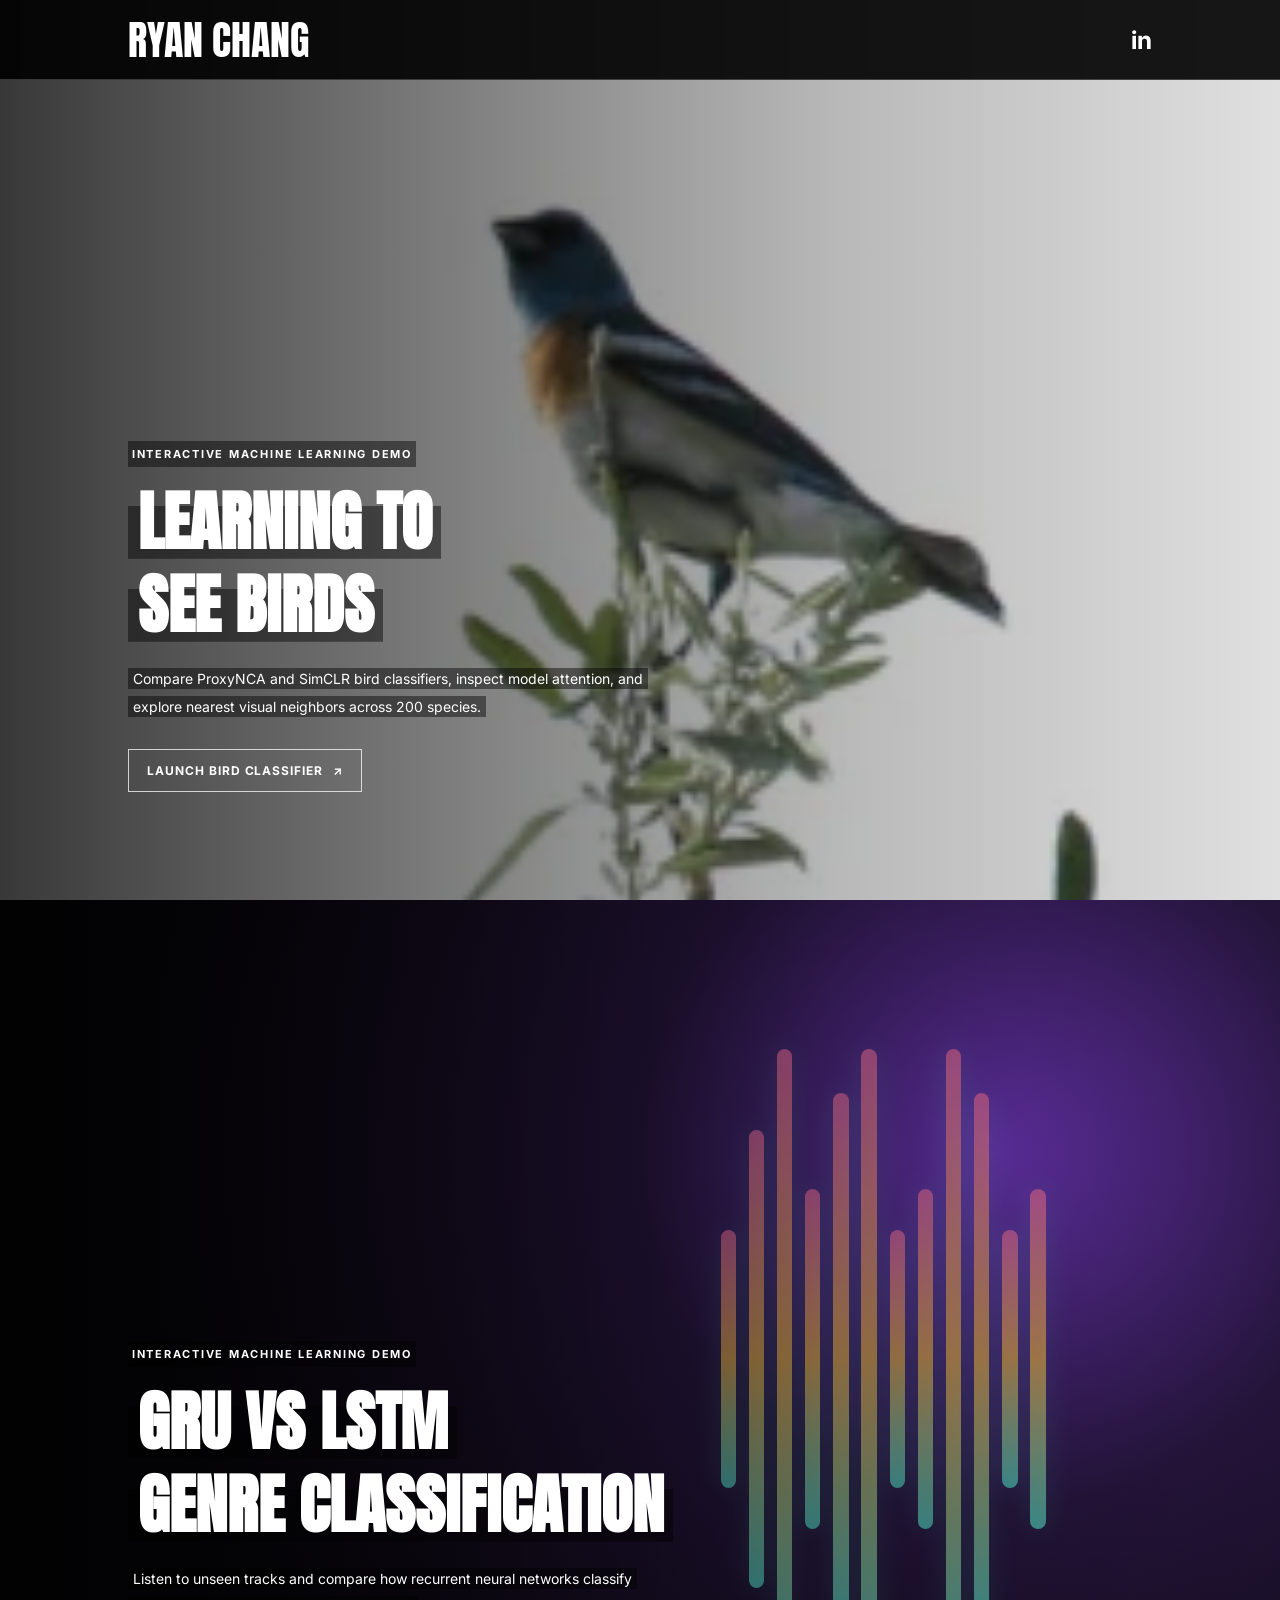
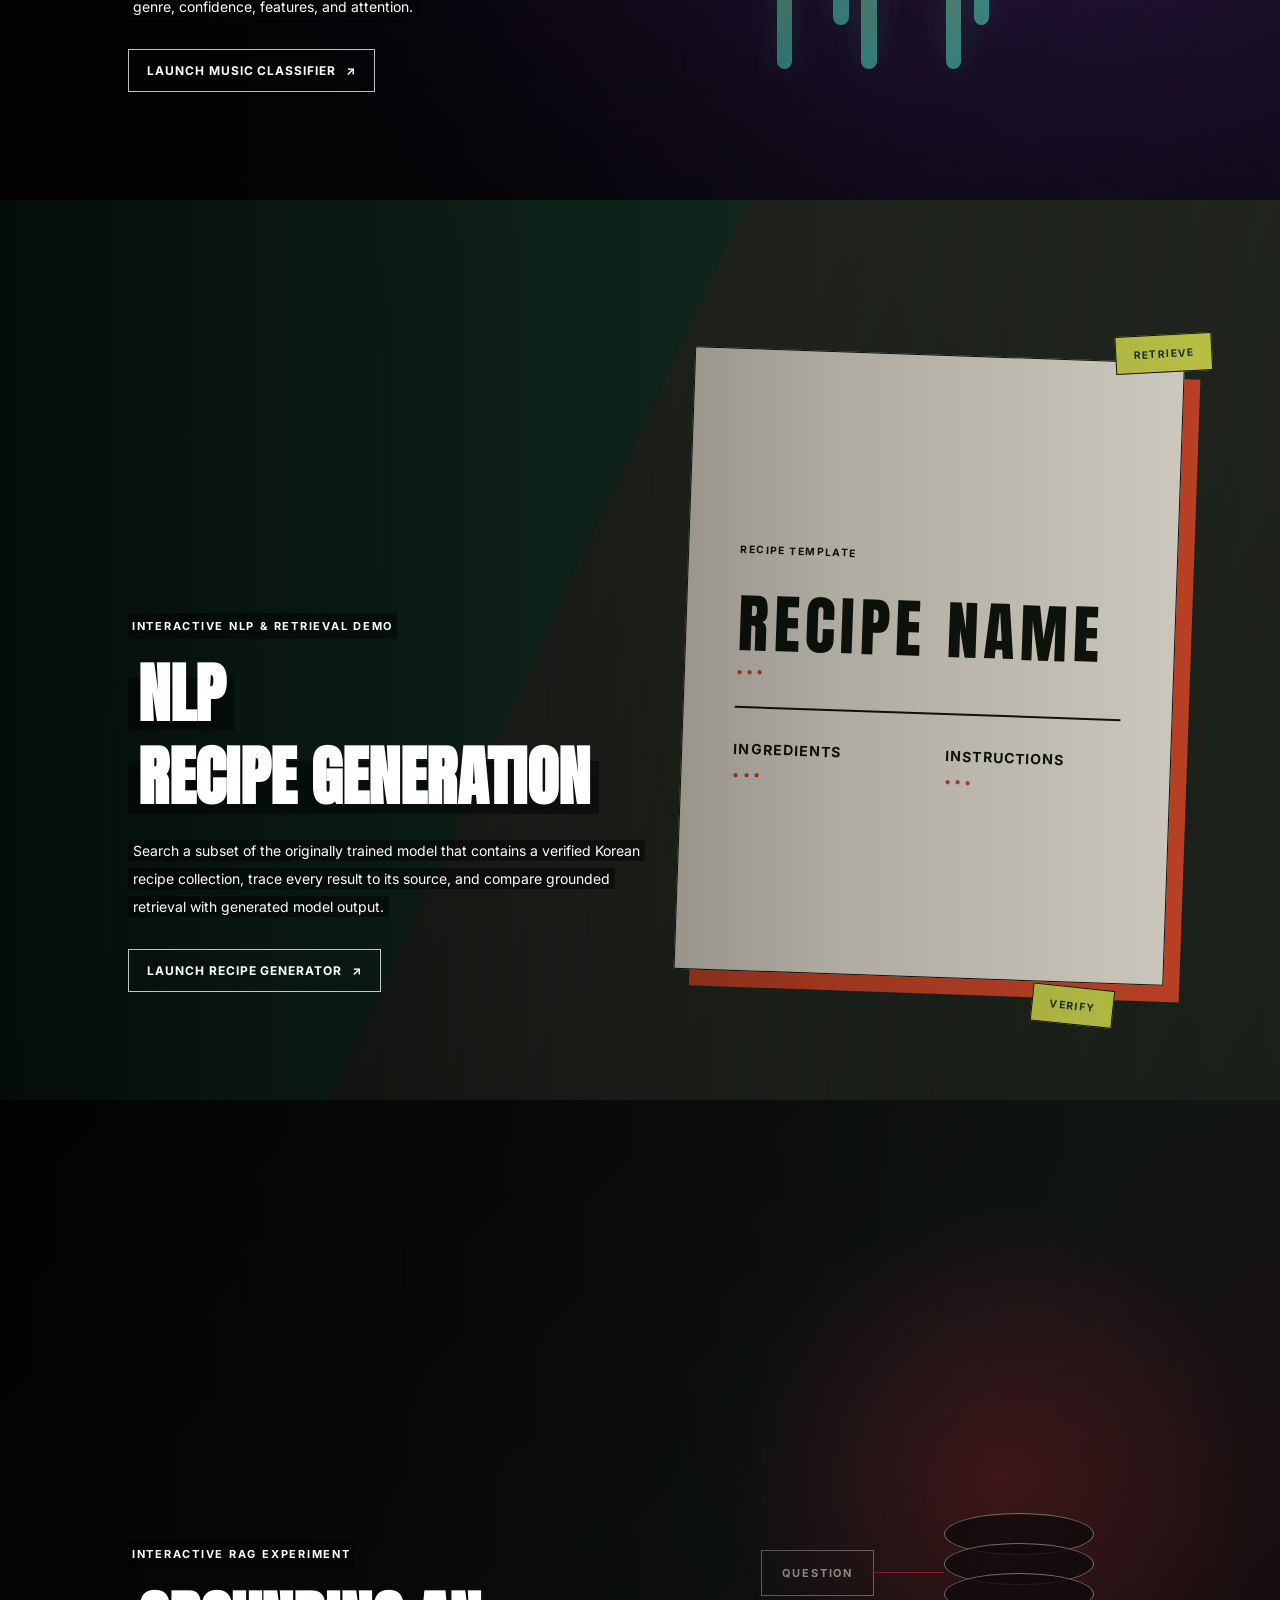
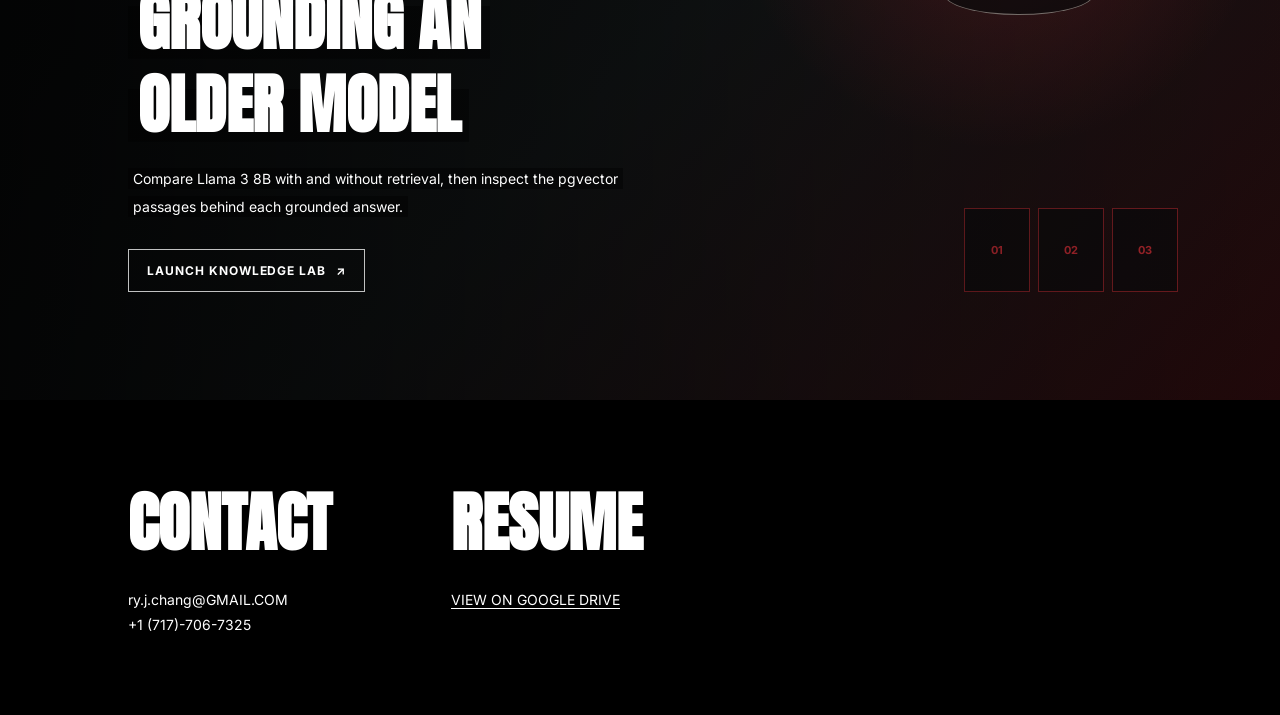
==== index.html @ 0ab43384 "Use generic recipe template artwork" ====
<!doctype html>
<html lang="en">
<head>
  <meta charset="UTF-8" />
  <meta name="viewport" content="width=device-width, initial-scale=1.0"/>
  <title>Ryan Chang</title>

  <!-- FONTS -->
  
  <link href="https://fonts.googleapis.com/css2?family=Anton&family=Inter:wght@400;500;700&display=swap" rel="stylesheet">
  <link rel="stylesheet" href="style.css" />
</head>

<body>

  <!-- HEADER -->
  <header>
    <div class="logo">RYAN CHANG</div>
    <a class="linkedin" href="https://www.linkedin.com/in/ryan-chang-2545071b7/" target="_blank">in</a>
  </header>

  <!-- PROJECTS -->
  <!--
    OWNER-ONLY PUBLISH SETTINGS
    Change a value to "false" to remove that project from the portfolio homepage.
    GitHub Pages is a static host, so this does not restrict access to a demo's direct URL.
  -->
  <main
    data-show-bird="true"
    data-show-music="true"
    data-show-recipe="true"
    data-show-rag="true"
  >

    <!-- INTERACTIVE DEMO: BIRD CLASSIFICATION -->
    <section class="project demo-project" data-project="bird">
      <img class="bg-media" src="Bird%20Classification%20demo/site/assets/queries/sample-01.webp" alt="A bird photograph from the classification demo">
      <div class="overlay demo-overlay"></div>
      <div class="caption">
        <p class="project-label">INTERACTIVE MACHINE LEARNING DEMO</p>
        <h1>LEARNING TO<br>SEE BIRDS</h1>
        <div class="description-wrap">
          <p>Compare ProxyNCA and SimCLR bird classifiers, inspect model attention, and explore nearest visual neighbors across 200 species.</p>
        </div>
        <a class="demo-link" href="Bird%20Classification%20demo/site/index.html">LAUNCH BIRD CLASSIFIER <span aria-hidden="true">&#8599;</span></a>
      </div>
    </section>

    <!-- INTERACTIVE DEMO: MUSIC CLASSIFICATION -->
    <section class="project demo-project music-project" data-project="music">
      <div class="music-visual" aria-hidden="true">
        <span></span><span></span><span></span><span></span><span></span><span></span><span></span><span></span><span></span><span></span><span></span><span></span>
      </div>
      <div class="overlay demo-overlay"></div>
      <div class="caption">
        <p class="project-label">INTERACTIVE MACHINE LEARNING DEMO</p>
        <h1>GRU VS LSTM<br>GENRE CLASSIFICATION</h1>
        <div class="description-wrap">
          <p>Listen to unseen tracks and compare how recurrent neural networks classify genre, confidence, features, and attention.</p>
        </div>
        <a class="demo-link" href="Music%20Classification%20demo/index.html">LAUNCH MUSIC CLASSIFIER <span aria-hidden="true">&#8599;</span></a>
      </div>
    </section>

    <!-- INTERACTIVE DEMO: GROUNDED KOREAN RECIPES -->
    <section class="project demo-project recipe-project" data-project="recipe">
      <div class="recipe-visual" aria-hidden="true">
        <div class="recipe-index-card">
          <span class="recipe-kicker">RECIPE TEMPLATE</span>
          <div class="recipe-template-section recipe-name-section">
            <strong>RECIPE NAME</strong>
            <span>...</span>
          </div>
          <div class="recipe-rule"></div>
          <div class="recipe-template-grid">
            <div class="recipe-template-section">
              <strong>INGREDIENTS</strong>
              <span>...</span>
            </div>
            <div class="recipe-template-section">
              <strong>INSTRUCTIONS</strong>
              <span>...</span>
            </div>
          </div>
        </div>
        <div class="recipe-tag recipe-tag-one">RETRIEVE</div>
        <div class="recipe-tag recipe-tag-two">VERIFY</div>
      </div>
      <div class="overlay demo-overlay"></div>
      <div class="caption">
        <p class="project-label">INTERACTIVE NLP &amp; RETRIEVAL DEMO</p>
        <h1>NLP<br>Recipe Generation</h1>
        <div class="description-wrap">
          <p>Search a subset of the originally trained model that contains a verified Korean recipe collection, trace every result to its source, and compare grounded retrieval with generated model output.</p>
        </div>
        <a class="demo-link" href="korean-recipe-generator-demo/index.html">LAUNCH RECIPE GENERATOR <span aria-hidden="true">&#8599;</span></a>
      </div>
    </section>

    <!-- INTERACTIVE DEMO: RETRIEVAL-AUGMENTED GENERATION -->
    <section class="project demo-project rag-project" data-project="rag">
      <div class="rag-visual" aria-hidden="true">
        <div class="rag-query">QUESTION</div>
        <div class="rag-flow"></div>
        <div class="rag-database"><span></span><span></span><span></span></div>
        <div class="rag-passages"><span>01</span><span>02</span><span>03</span></div>
      </div>
      <div class="overlay demo-overlay"></div>
      <div class="caption">
        <p class="project-label">INTERACTIVE RAG EXPERIMENT</p>
        <h1>GROUNDING AN<br>OLDER MODEL</h1>
        <div class="description-wrap">
          <p>Compare Llama 3 8B with and without retrieval, then inspect the pgvector passages behind each grounded answer.</p>
        </div>
        <a class="demo-link" href="Rag%20DB%20demo/index.html">LAUNCH KNOWLEDGE LAB <span aria-hidden="true">&#8599;</span></a>
      </div>
    </section>

<!-- FOOTER -->
<section class="footer">
  <div class="footer-content">

    <div class="footer-column">
      <h2>CONTACT</h2>
      <p>ry.j.chang@GMAIL.COM</p>
      <p>+1 (717)-706-7325</p>
    </div>

    <div class="footer-column">
      <h2>RESUME</h2>
      <a href="https://docs.google.com/document/d/1E9NR41mgetqxCOdDIc16mQbNvnKa75Ie1Vn9Jpw_4LY/edit?usp=sharing" target="_blank">
        VIEW ON GOOGLE DRIVE
      </a>
    </div>

  </div>
</section>
    
  </main>

</body>
</html>
---- style.css ----
* {
  margin: 0;
  padding: 0;
  box-sizing: border-box;
}

/* SETTINGS */
:root {
  --side-space: 10%;
  --highlight-opacity: 0.45;
}

html {
  scroll-snap-type: y proximity;
  scroll-behavior: smooth;
}

body {
  background: black;
  color: white;
  font-family: "Inter", sans-serif;
}

/* HEADER */
header {
  position: fixed;
  top: 0;
  width: 100%;
  height: 80px;

  display: flex;
  justify-content: space-between;
  align-items: center;

  padding-left: var(--side-space);
  padding-right: var(--side-space);

  z-index: 100;

  background: rgba(0,0,0,0.9);
  border-bottom: 1px solid rgba(255,255,255,0.2);
}

/* FULL NAME HEADER */
.logo {
  font-family: "Anton", sans-serif;
  font-size: 40px;
}

/* LINKEDIN ICON */
.linkedin {
  text-decoration: none;
  color: white;
  font-weight: bold;
  font-size: 25px; 
}

/* PROJECT */
.project {
  position: relative;
  height: 100vh;
  width: 100%;
  overflow: hidden;
  scroll-snap-align: start;
}

/* Owner-controlled project publishing (configured on <main> in index.html). */
main[data-show-bird="false"] [data-project="bird"],
main[data-show-music="false"] [data-project="music"],
main[data-show-recipe="false"] [data-project="recipe"],
main[data-show-rag="false"] [data-project="rag"] {
  display: none;
}

/* MEDIA (VIDEO + GIF) */
.bg-media {
  position: absolute;
  top: 0;
  left: 0;

  width: 100%;
  height: 100%;

  object-fit: cover;
  object-position: center;

  display: block;
  z-index: 0;
}

/* OVERLAY */
.overlay {
  position: absolute;
  inset: 0;
  background: rgba(0,0,0,0.25);
  z-index: 1;
}

/* TEXT */
.caption {
  position: absolute;
  left: var(--side-space);
  bottom: 12%;
  max-width: 560px;
  z-index: 2;
}

/* TITLE */
.caption h1 {
  display: inline;
  font-family: "Anton", sans-serif;
  font-size: clamp(38px, 5vw, 72px);
  /*line horizontal spacing 1.3*/
  line-height: 1.3;
  text-transform: uppercase;

  background-image: linear-gradient(
    rgba(0,0,0,var(--highlight-opacity)),
    rgba(0,0,0,var(--highlight-opacity))
  );
  background-repeat: no-repeat;

  background-size: 100% 55%;   /* height of highlight */
  background-position: 0 75%;  /* vertical position */

  padding: 0 0.15em;

  box-decoration-break: clone;
  -webkit-box-decoration-break: clone;
}

/* DESCRIPTION */
.caption p {
  display: inline;

  font-size: 14px;
  line-height: 2.0;

  background: rgba(0,0,0,var(--highlight-opacity));
  padding: 0.15em 0.35em;

  box-decoration-break: clone;
  -webkit-box-decoration-break: clone;
}

.description-wrap {
  max-width: 520px;
  margin-top: 18px;
}

/* INTERACTIVE DEMOS */
.demo-project .caption { max-width: 760px; }
.demo-project .bg-media { filter: saturate(0.85); }
.demo-overlay { background: linear-gradient(90deg, rgba(0,0,0,0.78) 0%, rgba(0,0,0,0.28) 65%, rgba(0,0,0,0.12) 100%); }

.project-label {
  display: block !important;
  width: fit-content;
  margin-bottom: 14px;
  font-size: 11px !important;
  font-weight: 700;
  letter-spacing: 0.16em;
}

.demo-link {
  display: inline-flex;
  align-items: center;
  gap: 10px;
  margin-top: 28px;
  padding: 13px 18px;
  border: 1px solid rgba(255,255,255,0.75);
  color: white;
  font-size: 12px;
  font-weight: 700;
  letter-spacing: 0.08em;
  text-decoration: none;
  transition: background 180ms ease, color 180ms ease, transform 180ms ease;
}

.demo-link:hover,
.demo-link:focus-visible {
  background: white;
  color: black;
  transform: translateY(-2px);
}

.music-project { background: radial-gradient(circle at 78% 28%, #7037bd 0%, #291742 30%, #09070d 72%); }

.music-visual {
  position: absolute;
  inset: 10% 7% 8% 45%;
  z-index: 0;
  display: flex;
  align-items: center;
  justify-content: center;
  gap: clamp(7px, 1vw, 18px);
  opacity: 0.72;
}

.music-visual span {
  width: clamp(8px, 1.2vw, 20px);
  height: var(--bar-height, 35%);
  border-radius: 999px;
  background: linear-gradient(to top, #56e1d1, #f5bd4f, #f070a5);
  box-shadow: 0 0 28px rgba(86,225,209,0.24);
}

.music-visual span:nth-child(2n) { --bar-height: 62%; }
.music-visual span:nth-child(3n) { --bar-height: 84%; }
.music-visual span:nth-child(4n) { --bar-height: 46%; }
.music-visual span:nth-child(5n) { --bar-height: 72%; }

.recipe-project {
  background:
    linear-gradient(115deg, rgba(23,59,45,0.98) 0%, rgba(23,59,45,0.94) 44%, rgba(242,236,223,0.12) 44.1%, rgba(242,236,223,0.06) 100%),
    #111710;
}

.recipe-visual {
  position: absolute;
  inset: 14% 7% 9% 50%;
  z-index: 0;
  color: #111710;
  transform: rotate(2deg);
}

.recipe-index-card {
  position: absolute;
  inset: 4% 3% 6% 8%;
  display: flex;
  flex-direction: column;
  justify-content: center;
  padding: clamp(28px, 4vw, 68px);
  background: #f2ecdf;
  border: 1px solid #111710;
  box-shadow: 16px 16px 0 #d94b2b;
}

.recipe-kicker,
.recipe-tag {
  font-size: clamp(8px, 0.8vw, 12px);
  font-weight: 700;
  letter-spacing: 0.14em;
}

.recipe-name-section {
  margin-top: clamp(20px, 3vw, 42px);
}

.recipe-template-section.recipe-name-section strong {
  font-family: "Anton", sans-serif;
  font-size: clamp(36px, 5vw, 78px);
  font-weight: 400;
  line-height: 0.95;
}

.recipe-template-section {
  display: flex;
  flex-direction: column;
  gap: 3px;
}

.recipe-template-section strong {
  font-size: clamp(10px, 1.1vw, 16px);
  letter-spacing: 0.08em;
}

.recipe-template-section span {
  color: #d94b2b;
  font-size: clamp(18px, 2vw, 30px);
  font-weight: 700;
  line-height: 0.65;
  letter-spacing: 0.12em;
}

.recipe-rule {
  width: 100%;
  height: 2px;
  margin: clamp(18px, 2.5vw, 32px) 0;
  background: #111710;
}

.recipe-template-grid {
  display: grid;
  grid-template-columns: 1fr 1fr;
  gap: clamp(20px, 3vw, 48px);
}

.recipe-tag {
  position: absolute;
  padding: 12px 17px;
  color: #173b2d;
  background: #d6df51;
  border: 1px solid #111710;
  transform: rotate(-5deg);
}

.recipe-tag-one { top: 0; right: -2%; }
.recipe-tag-two { right: 12%; bottom: 0; transform: rotate(4deg); }

.rag-project { background: radial-gradient(circle at 78% 42%, rgba(209,46,54,.3), transparent 24%), linear-gradient(135deg, #090b0c 0%, #141819 55%, #25090b 100%); }
.rag-visual { position:absolute; inset:17% 8% 12% 50%; display:grid; grid-template-columns:1fr 70px 1fr; align-items:center; color:#e7e2d8; font-family:"Inter",sans-serif; opacity:.82; }
.rag-query { justify-self:end; padding:15px 20px; border:1px solid rgba(231,226,216,.65); font-size:11px; font-weight:700; letter-spacing:.16em; }
.rag-flow { height:1px; background:#d12e36; box-shadow:0 0 12px rgba(209,46,54,.8); }
.rag-database { position:relative; width:150px; height:120px; }
.rag-database span { position:absolute; left:0; width:150px; height:42px; border:1px solid rgba(231,226,216,.7); border-radius:50%; background:rgba(10,12,13,.8); }
.rag-database span:nth-child(1) { top:0; }
.rag-database span:nth-child(2) { top:30px; }
.rag-database span:nth-child(3) { top:60px; }
.rag-passages { position:absolute; right:0; bottom:0; display:flex; gap:8px; }
.rag-passages span { display:grid; place-items:center; width:66px; height:84px; border:1px solid rgba(209,46,54,.65); background:rgba(9,11,12,.75); color:#d12e36; font-size:11px; font-weight:700; }

/* MOBILE */
@media (max-width: 700px) {
  :root {
    --side-space: 6%;
  }

  .caption {
    bottom: 10%;
    max-width: none;
  }

  .caption h1 {
    font-size: clamp(34px, 12vw, 58px);
  }

  .caption p {
    font-size: 13px;
    max-width: 100%;
  }

  .music-visual {
    inset: 6% -10% 30% 28%;
    opacity: 0.45;
  }

  .recipe-visual {
    inset: 10% -10% 38% 30%;
    opacity: 0.42;
  }

  .recipe-index-card {
    box-shadow: 9px 9px 0 #d94b2b;
  }

  .rag-visual { inset:12% -8% 34% 28%; opacity:.38; }
}

/* FOOTER */
.footer {
  height: 35vh;
  background: black;

  display: flex;
  align-items: center;

  padding-left: var(--side-space);
  padding-right: var(--side-space);

  scroll-snap-align: start;
}

.footer-content {
  display: flex;
  gap: 120px;
}

.footer-column h2 {
  font-family: "Anton", sans-serif;
  font-size: 64px;
  margin-bottom: 20px;
}

.footer-column p,
.footer-column a {
  font-size: 14px;
  color: white;
  text-decoration: none;
  display: block;
  margin-bottom: 8px;
}

.footer-column a {
  border-bottom: 1px solid white;
  width: fit-content;
}
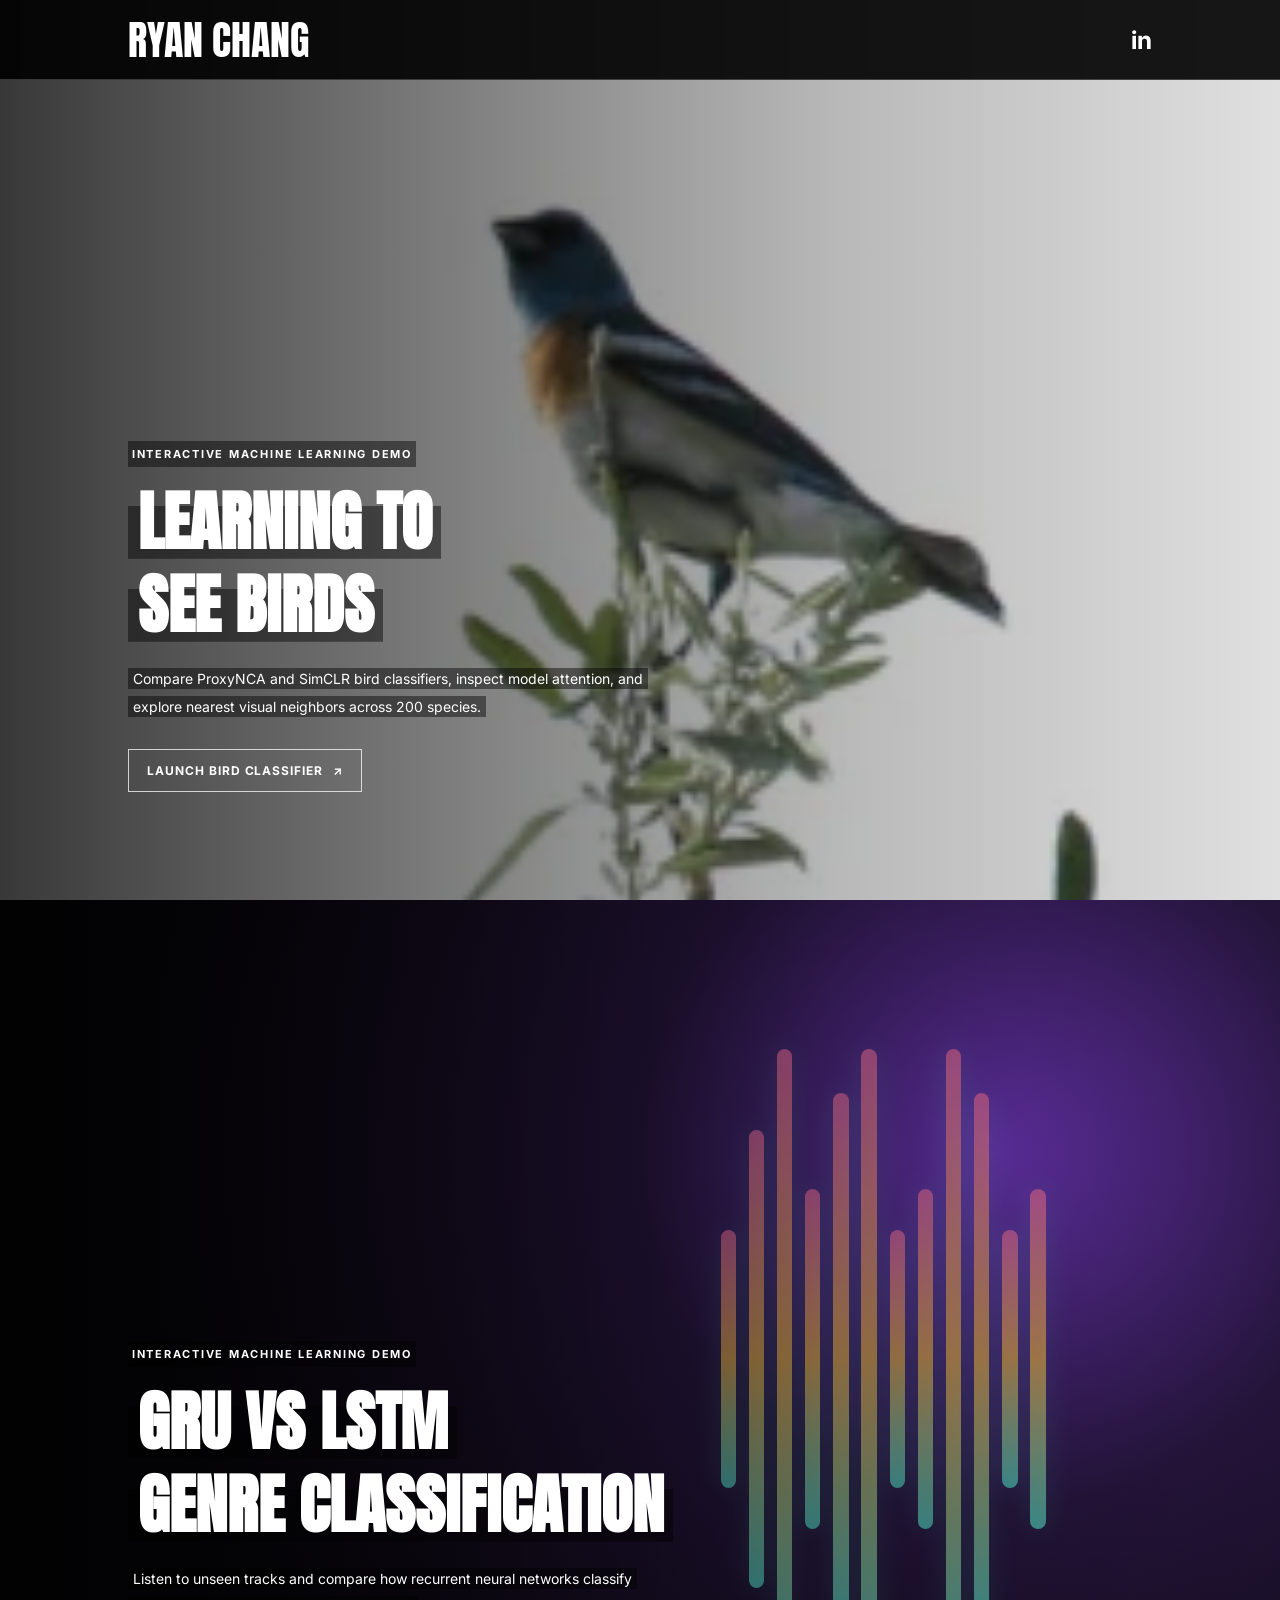
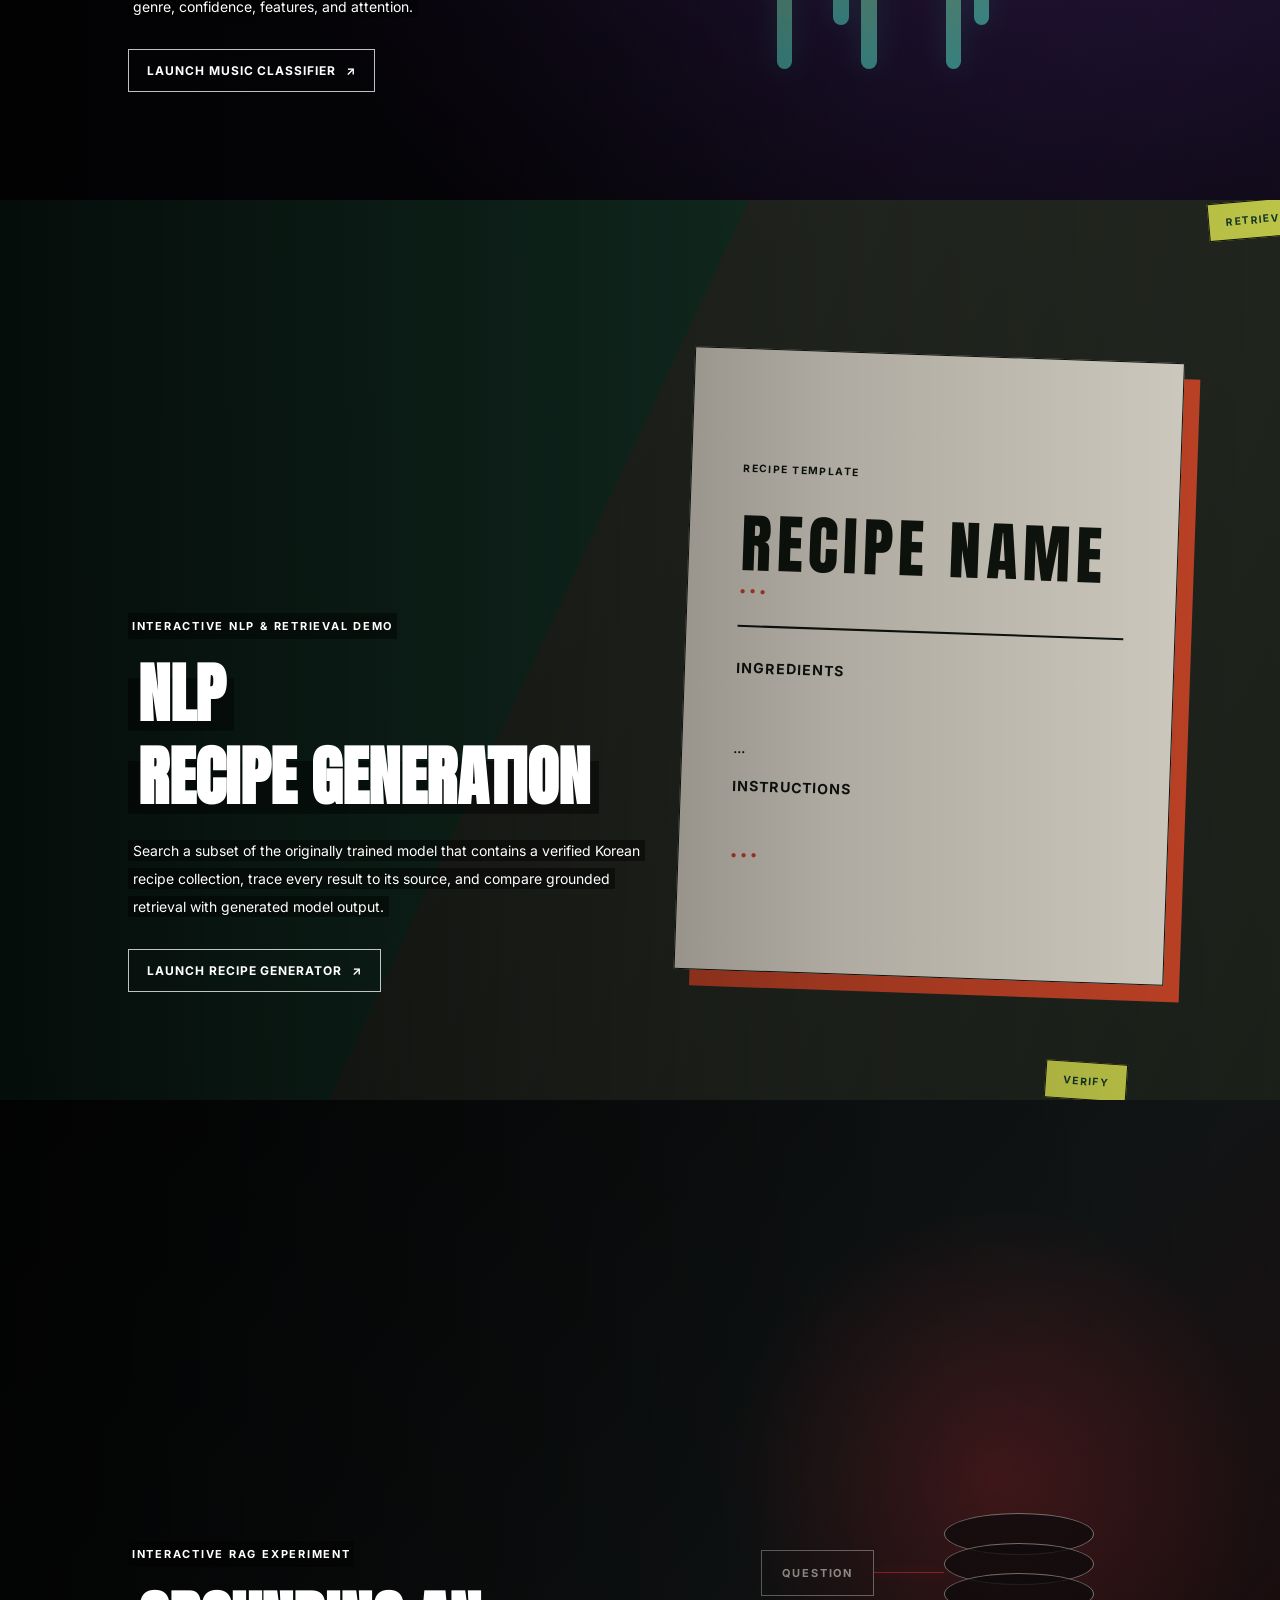
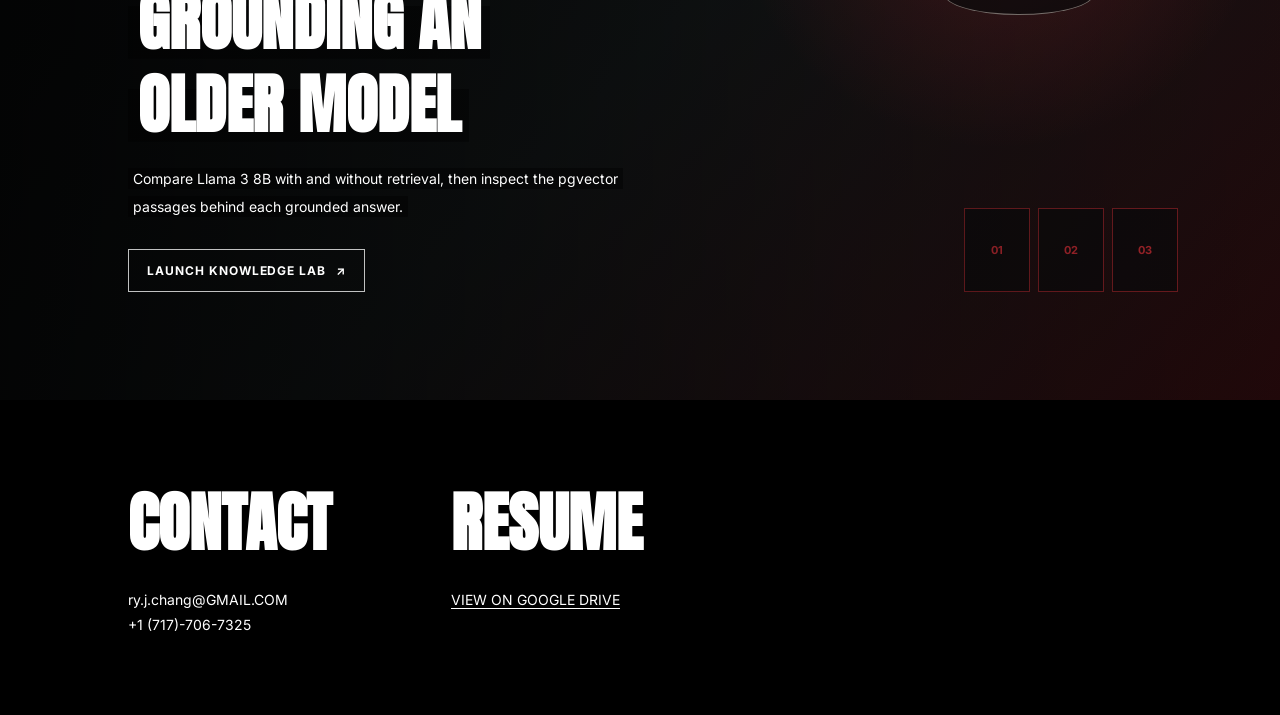
==== commit 77535dd3: "spacing changes" ====
--- a/index.html
+++ b/index.html
@@ -74,11 +74,15 @@
           <div class="recipe-rule"></div>
           <div class="recipe-template-grid">
             <div class="recipe-template-section">
-              <strong>INGREDIENTS</strong>
+              <strong>INGREDIENTS</strong></div></br></br>
               <span>...</span>
+              </br>
+              </br>
             </div>
             <div class="recipe-template-section">
               <strong>INSTRUCTIONS</strong>
+              </br>
+              </br>
               <span>...</span>
             </div>
           </div>
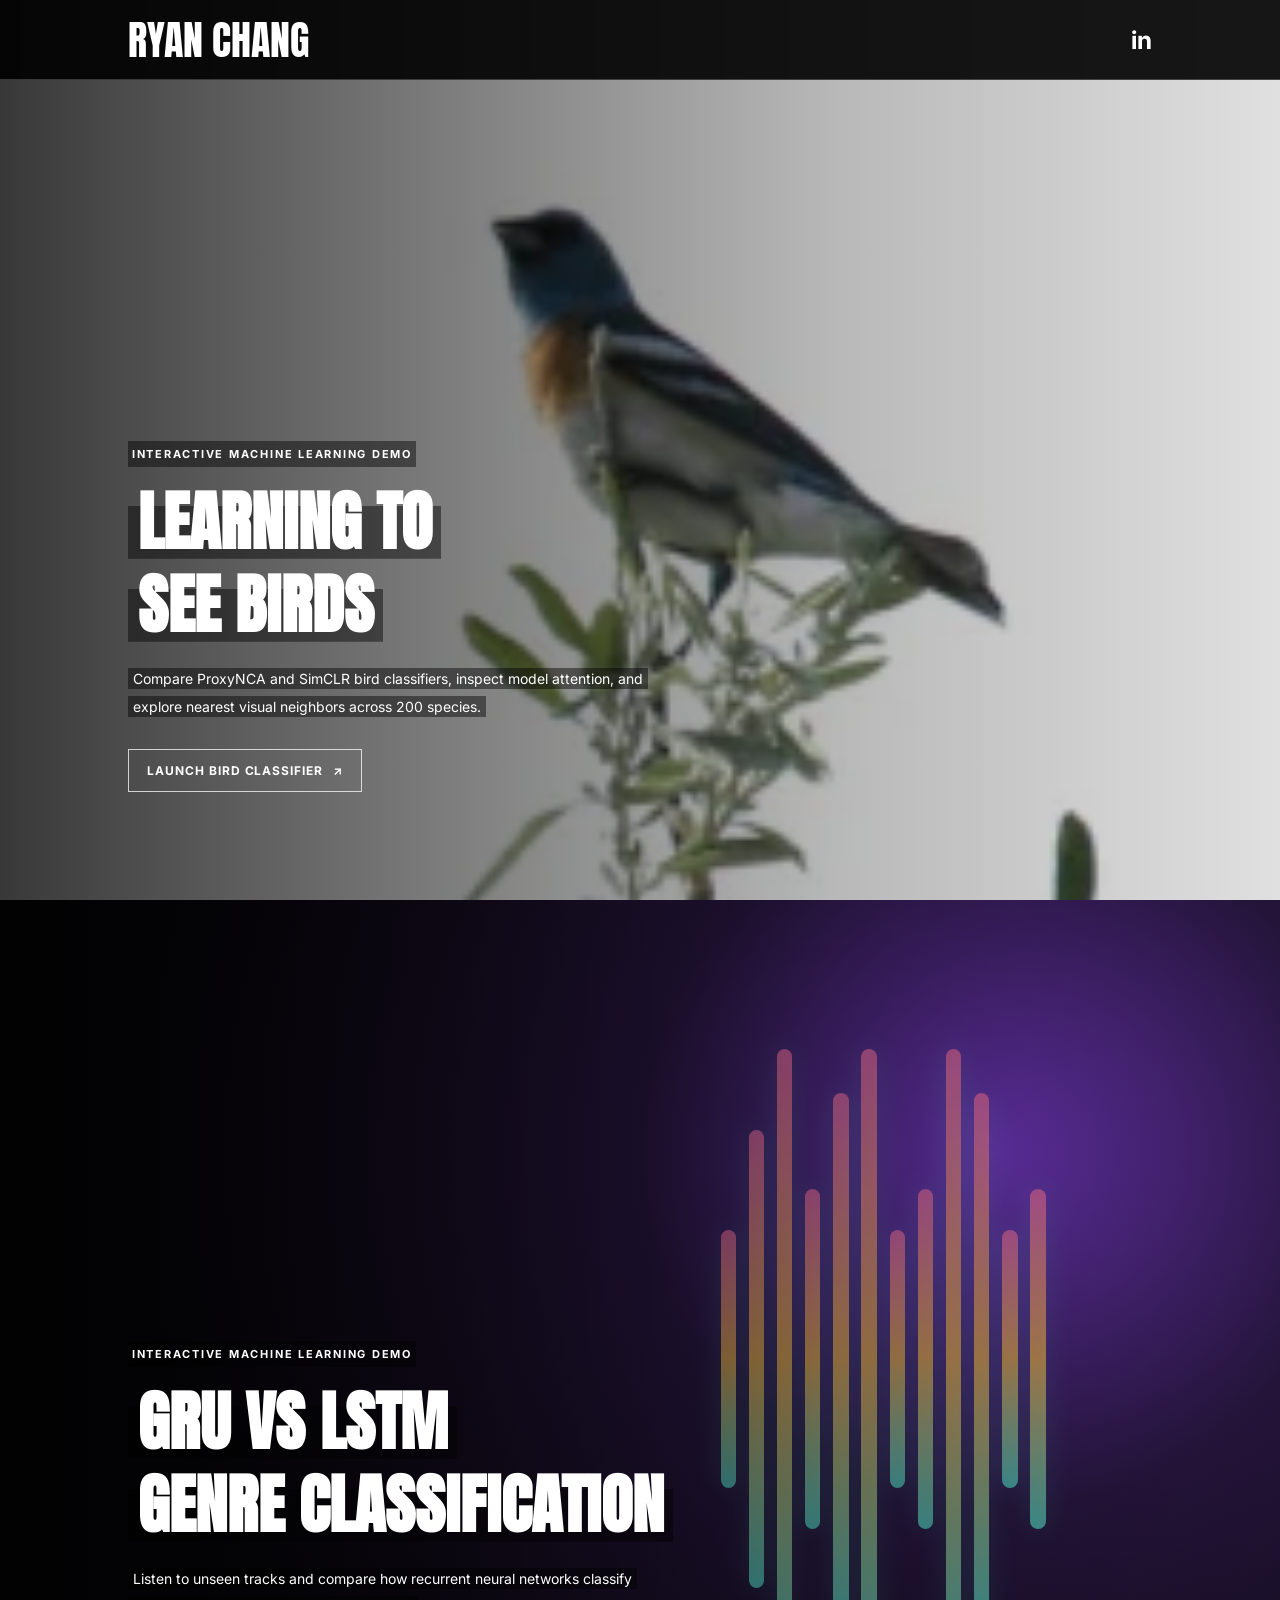
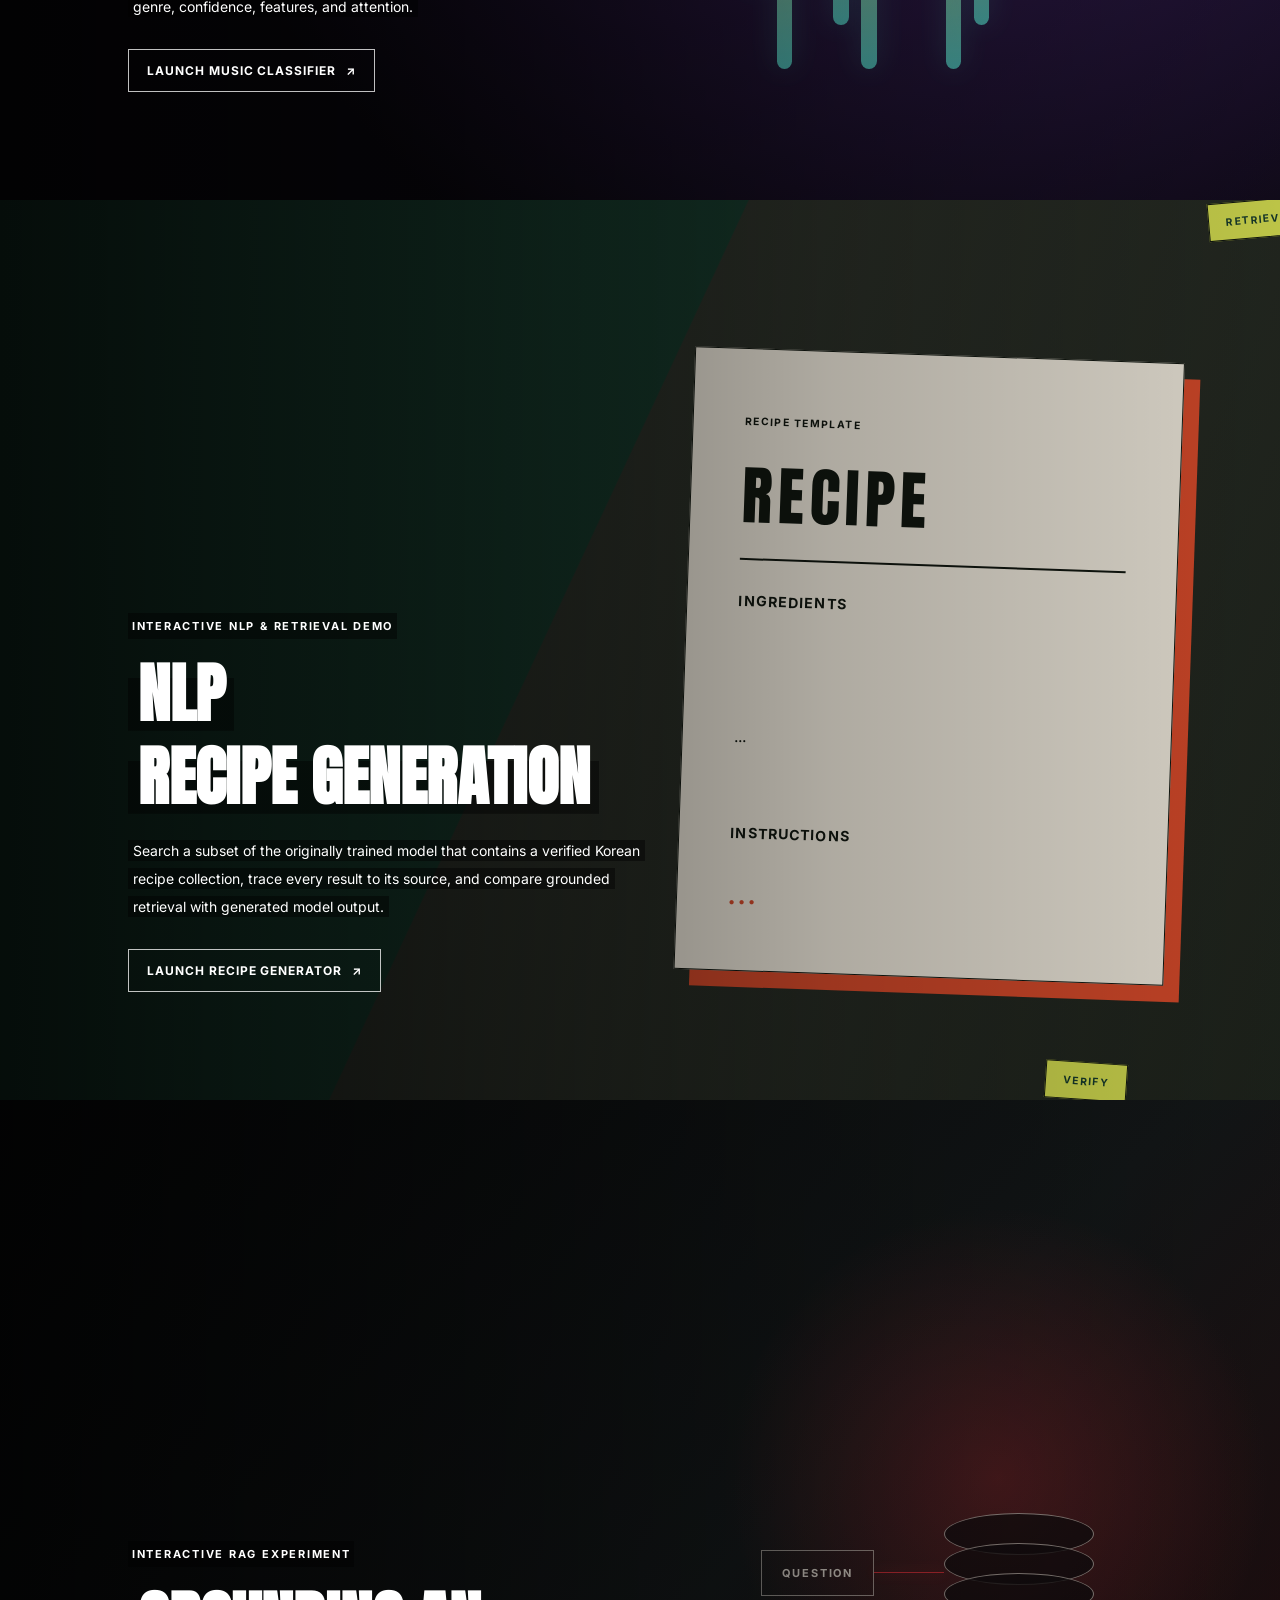
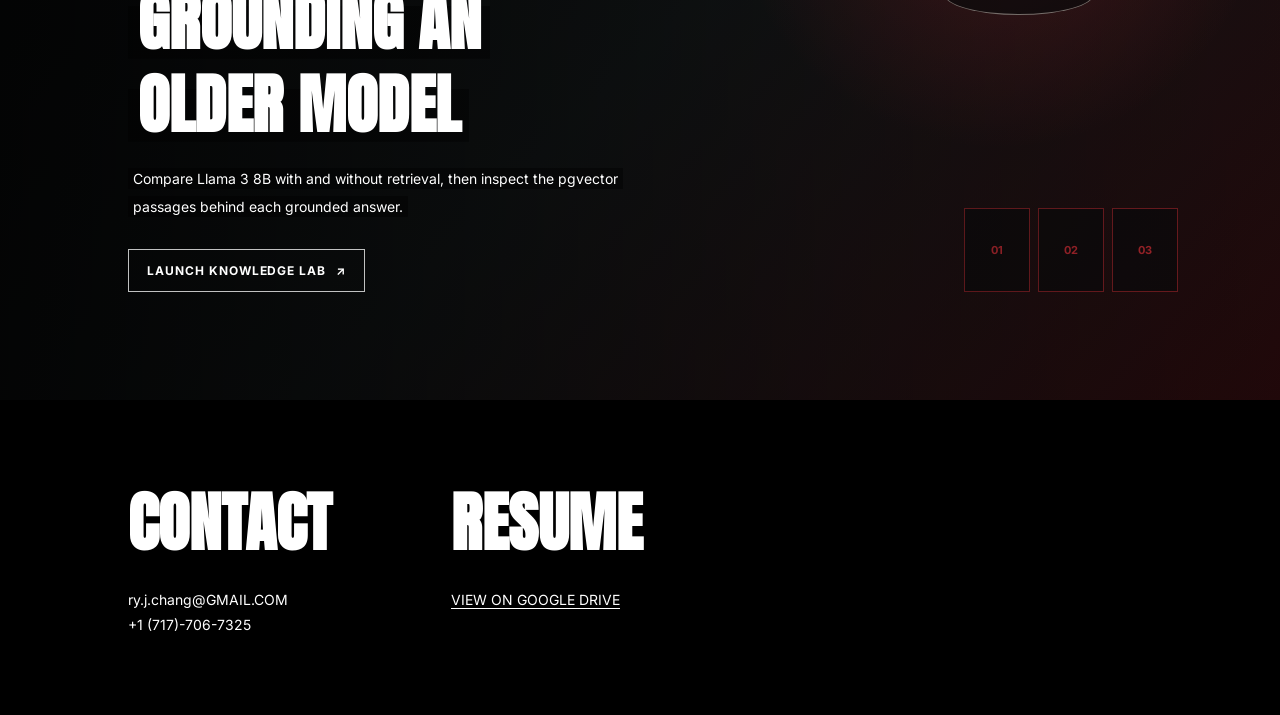
==== commit 3f7f9e9c: "style update" ====
--- a/index.html
+++ b/index.html
@@ -68,8 +68,7 @@
         <div class="recipe-index-card">
           <span class="recipe-kicker">RECIPE TEMPLATE</span>
           <div class="recipe-template-section recipe-name-section">
-            <strong>RECIPE NAME</strong>
-            <span>...</span>
+            <strong>RECIPE</strong>
           </div>
           <div class="recipe-rule"></div>
           <div class="recipe-template-grid">
--- a/style.css
+++ b/style.css
@@ -282,7 +282,7 @@
 
 .recipe-template-grid {
   display: grid;
-  grid-template-columns: 1fr 1fr;
+  grid-template-columns: 1fr;
   gap: clamp(20px, 3vw, 48px);
 }
 
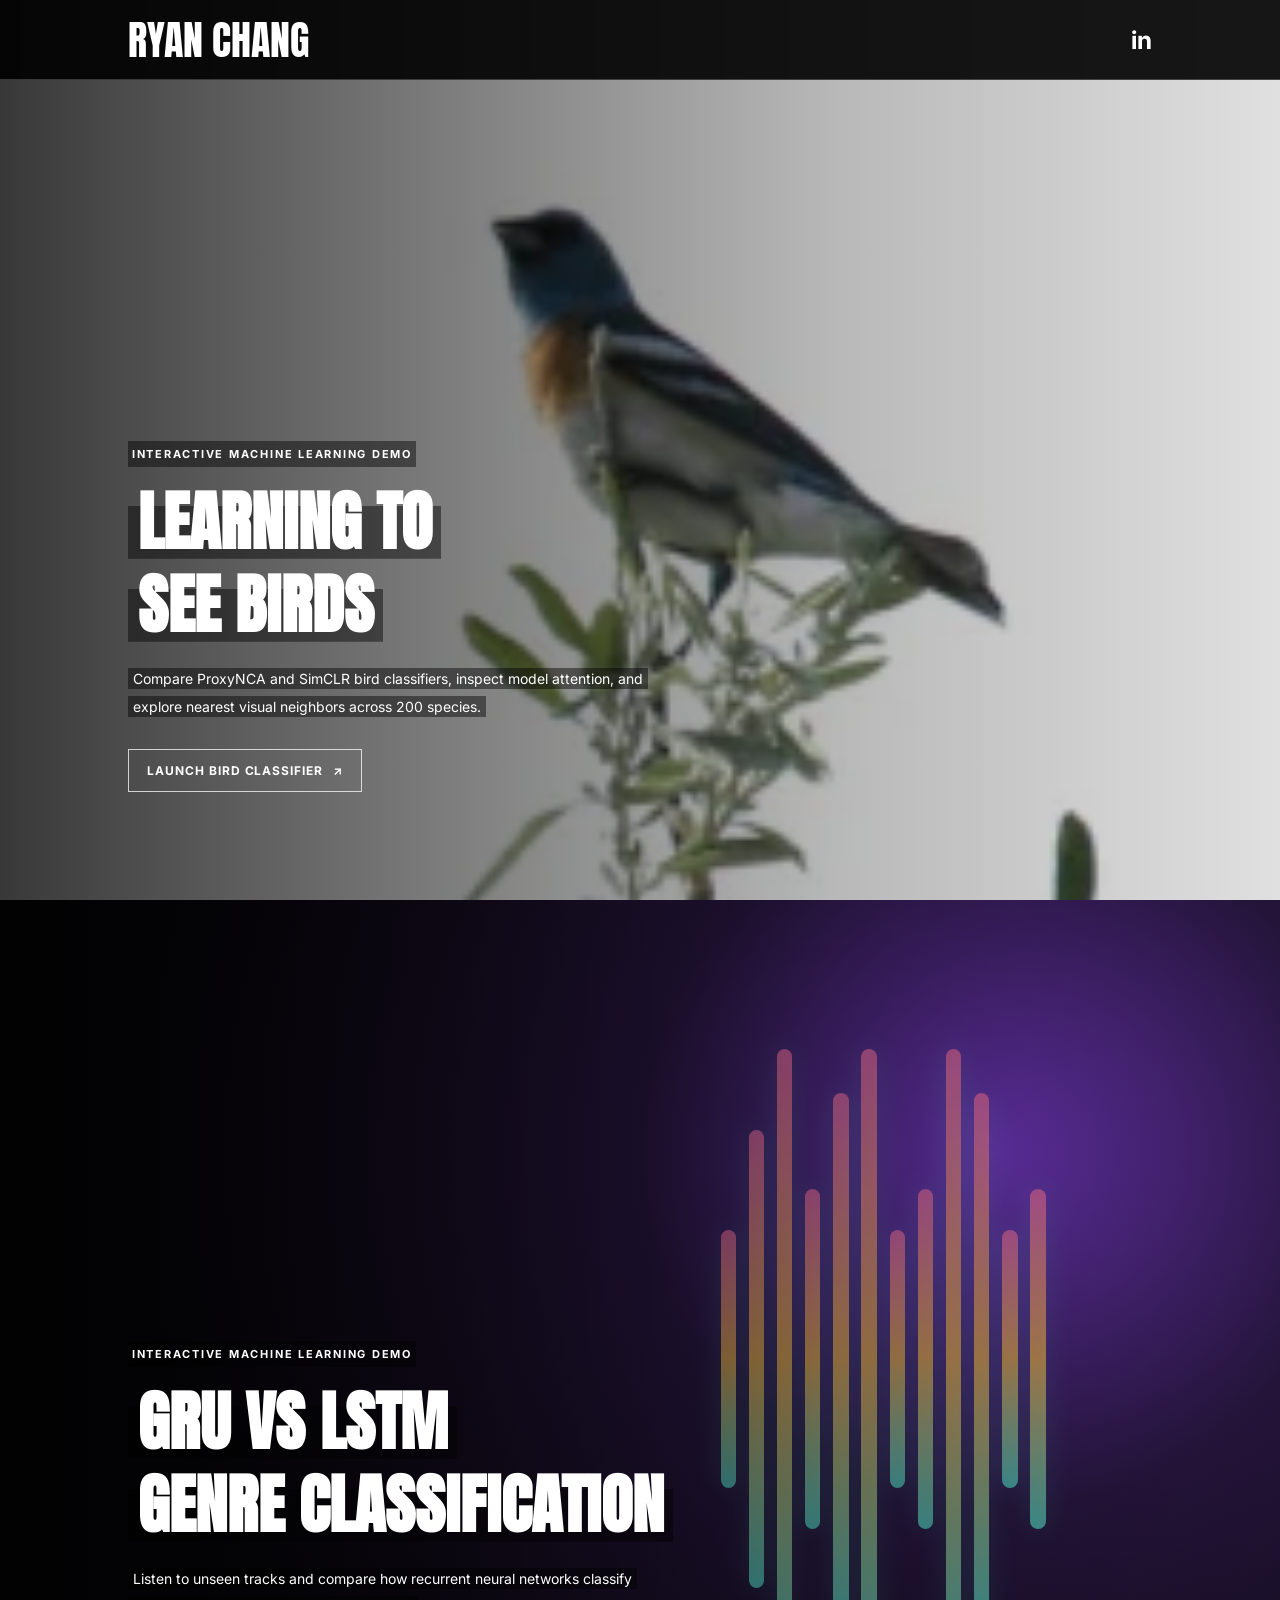
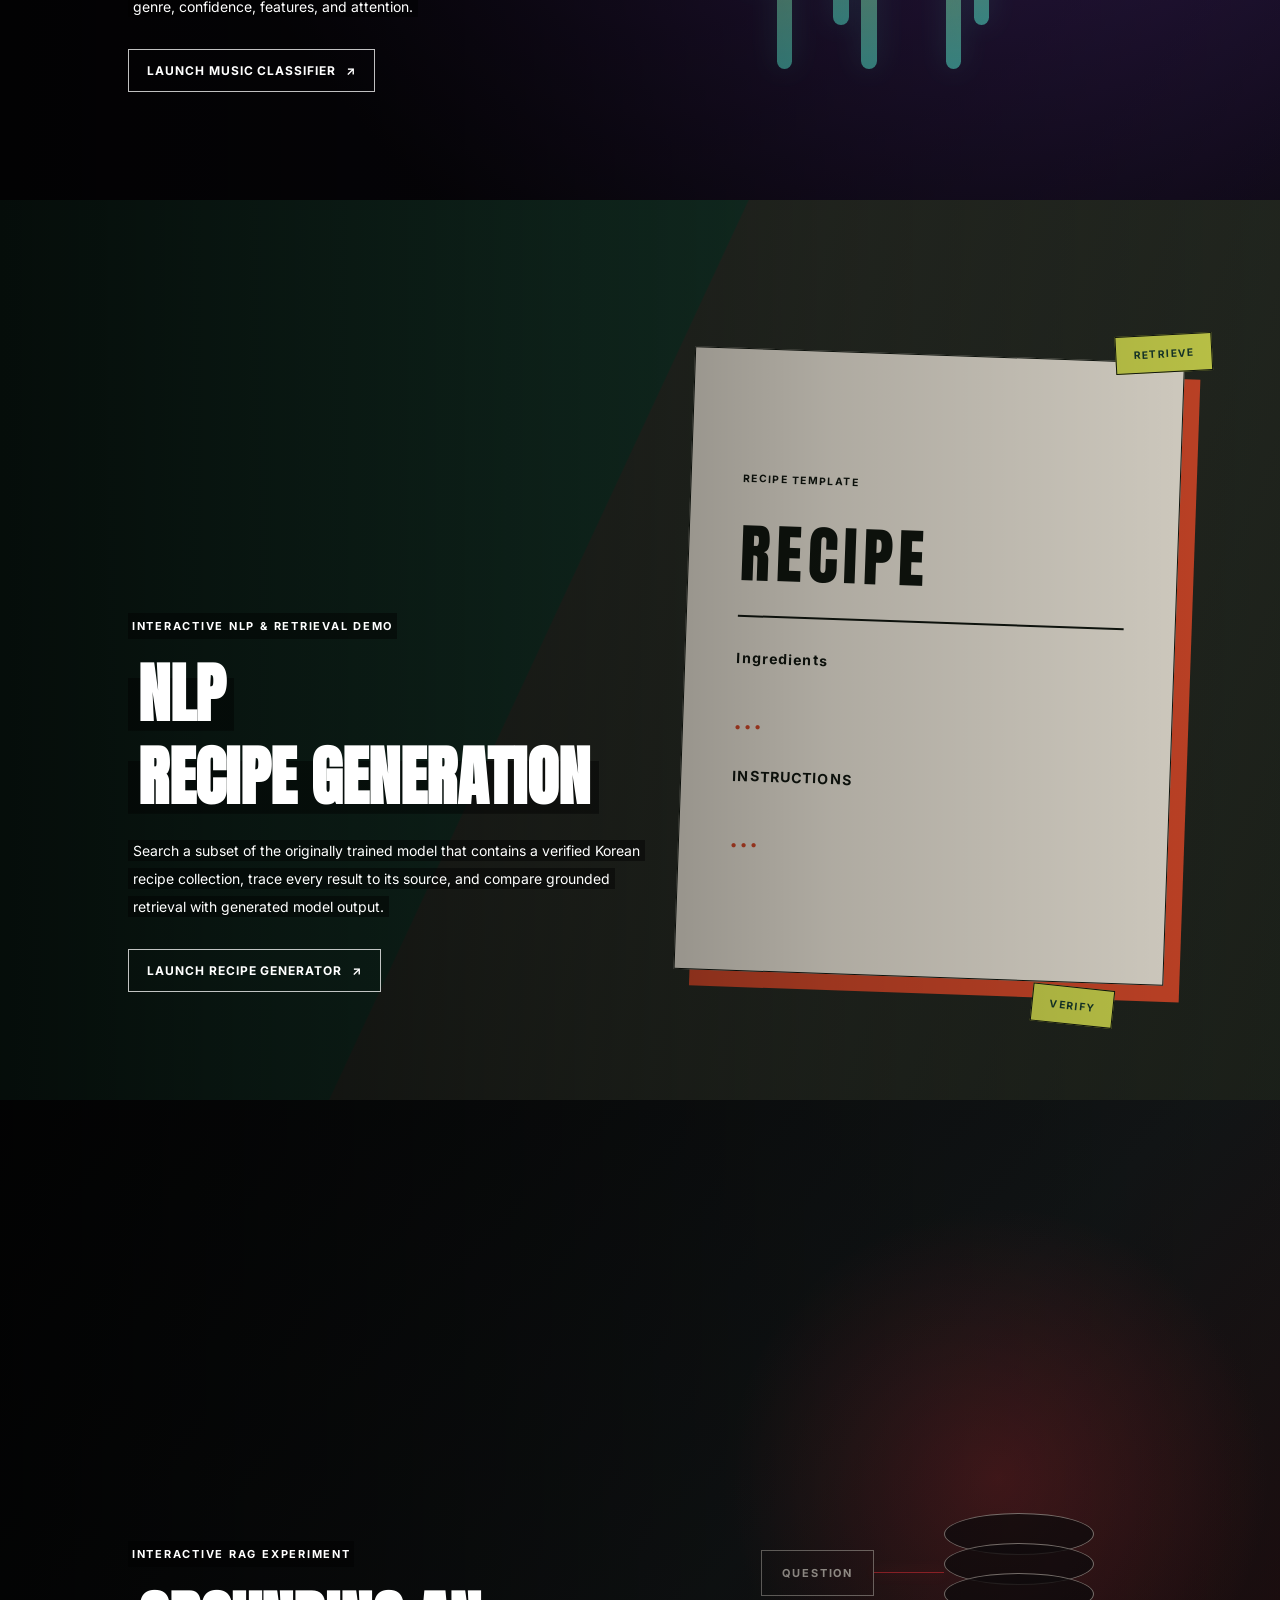
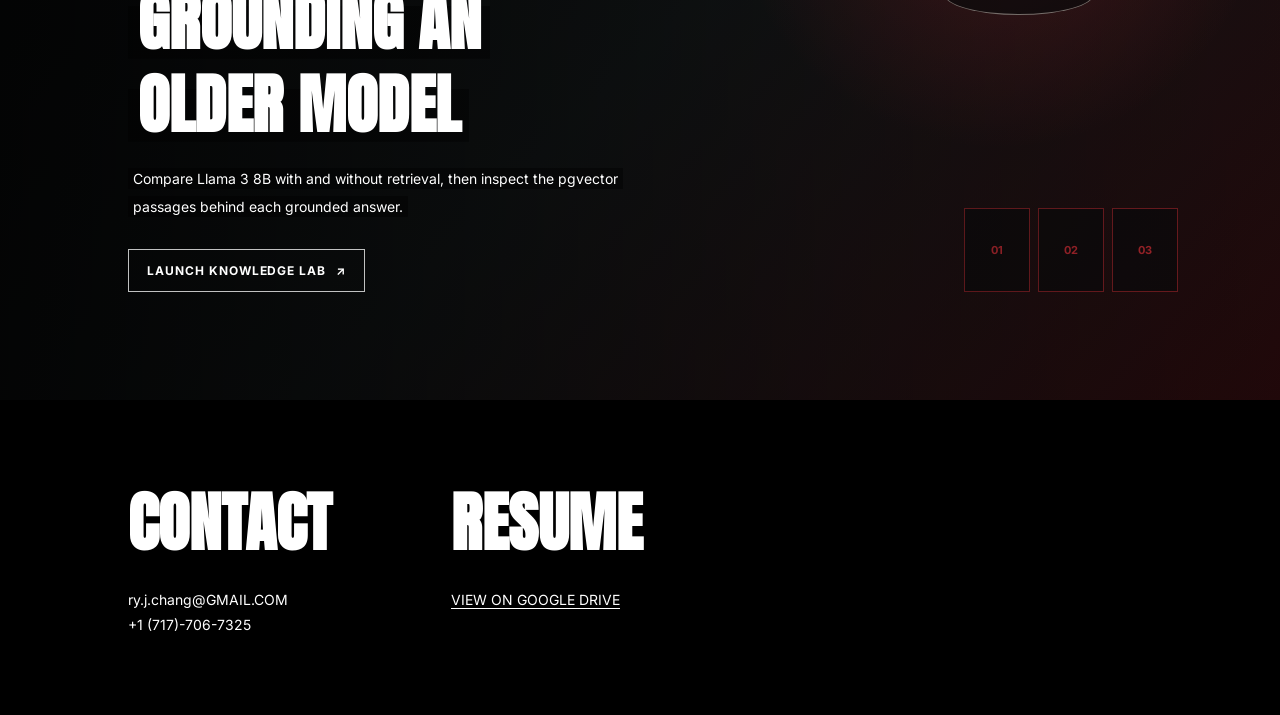
==== commit 3365c40c: "recipe demo update" ====
--- a/index.html
+++ b/index.html
@@ -73,10 +73,10 @@
           <div class="recipe-rule"></div>
           <div class="recipe-template-grid">
             <div class="recipe-template-section">
-              <strong>INGREDIENTS</strong></div></br></br>
-              <span>...</span>
+              <strong>Ingredients</strong>
               </br>
               </br>
+              <span>...</span>
             </div>
             <div class="recipe-template-section">
               <strong>INSTRUCTIONS</strong>
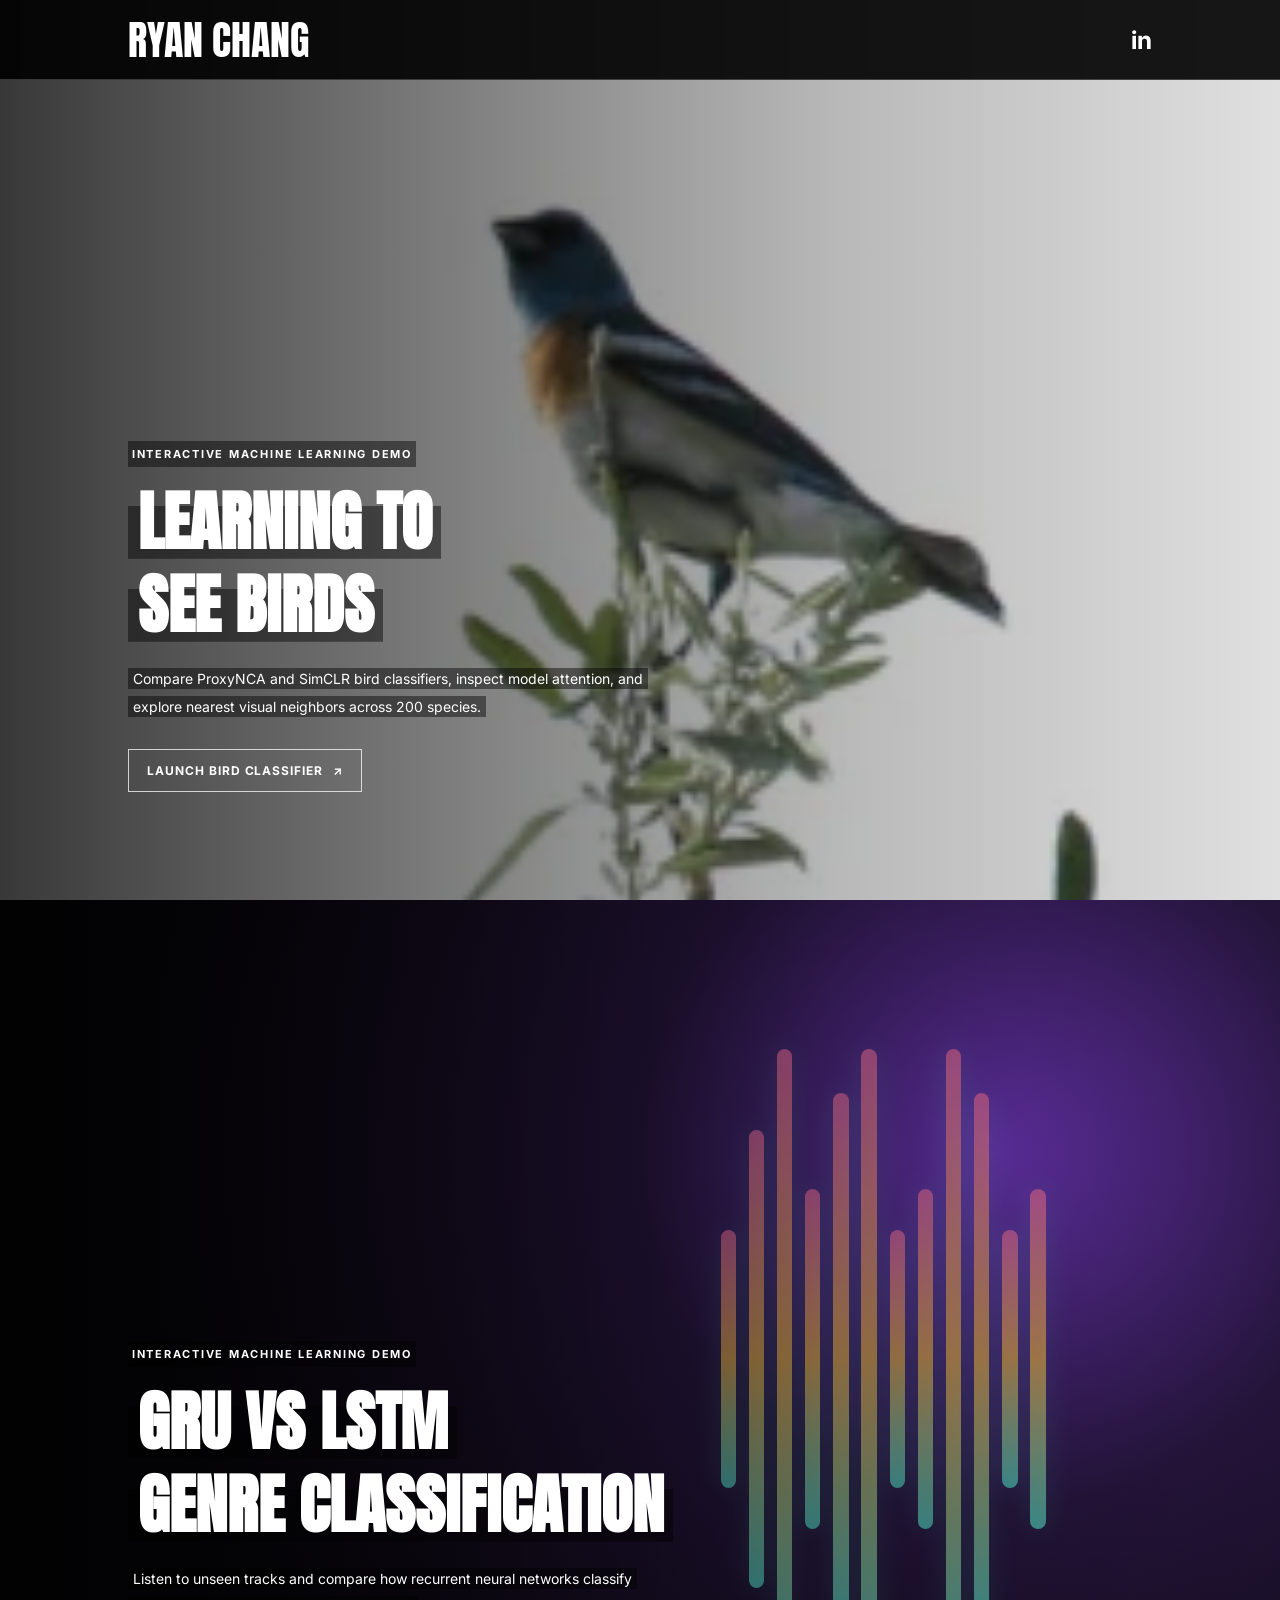
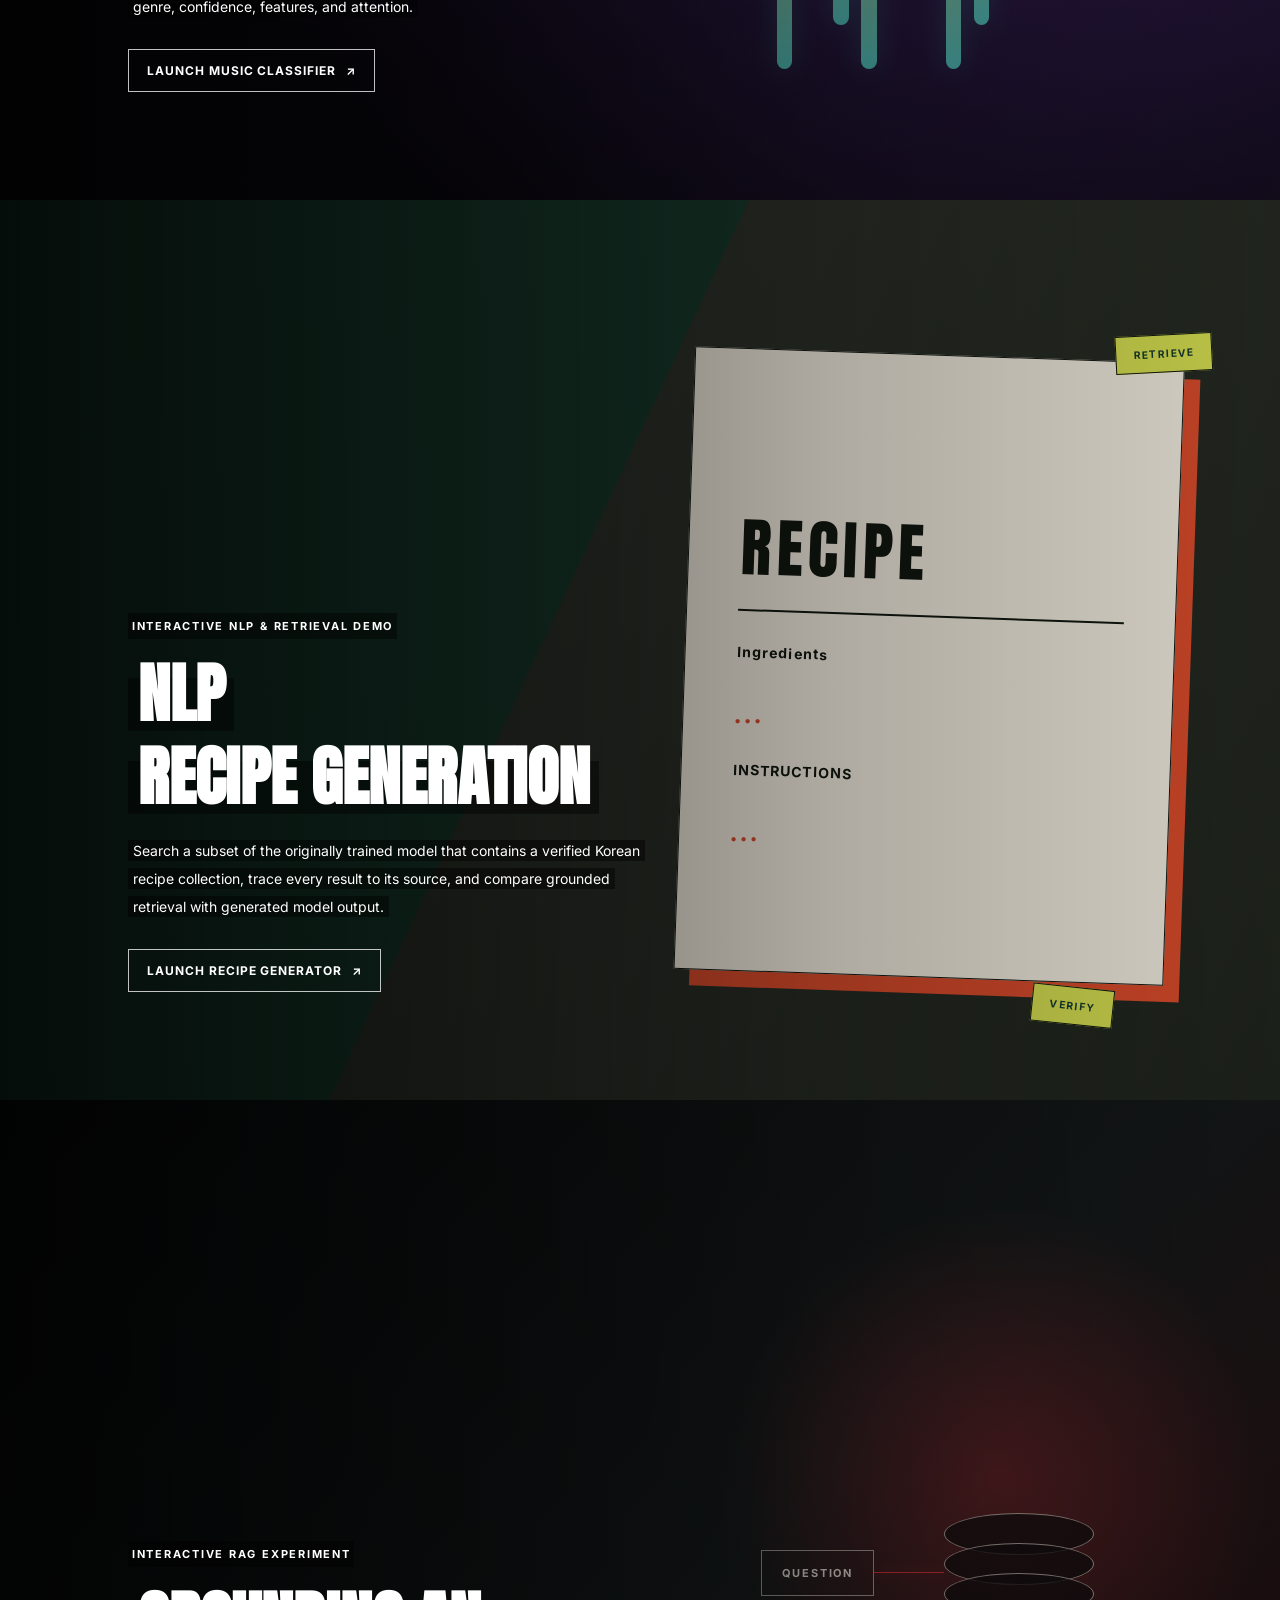
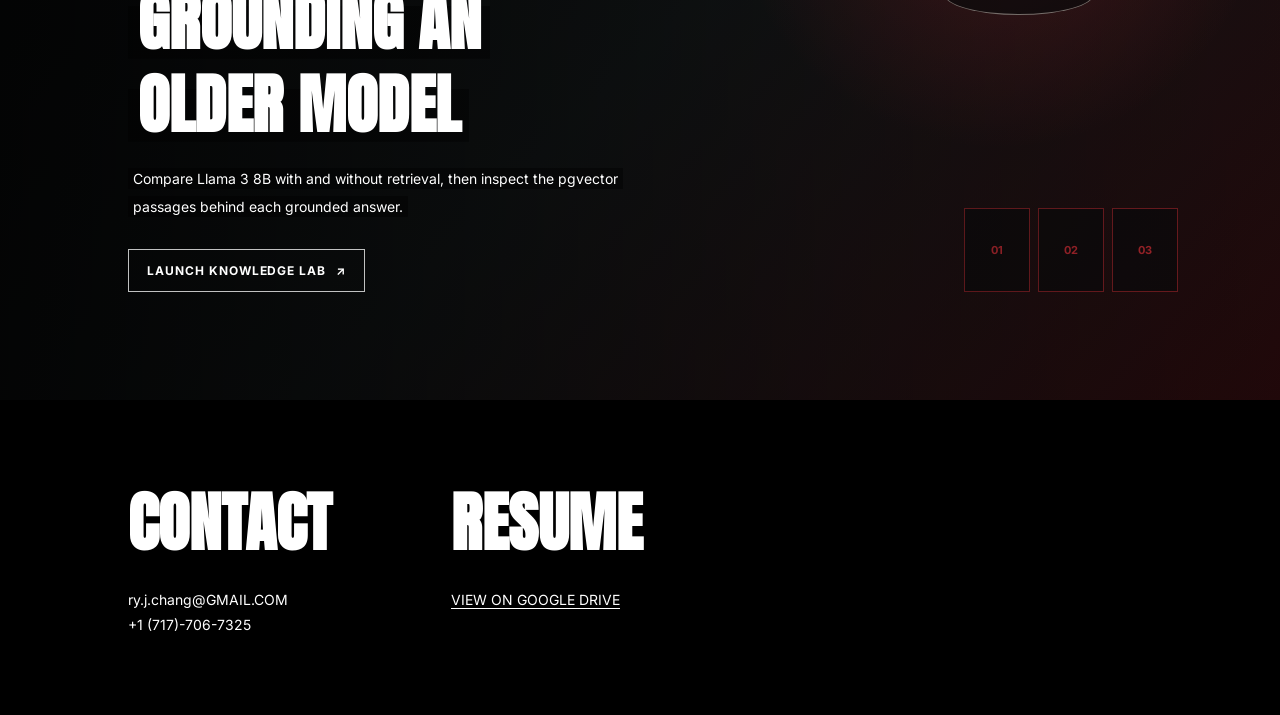
==== commit b2ad634d: "recipe template update" ====
--- a/index.html
+++ b/index.html
@@ -66,7 +66,6 @@
     <section class="project demo-project recipe-project" data-project="recipe">
       <div class="recipe-visual" aria-hidden="true">
         <div class="recipe-index-card">
-          <span class="recipe-kicker">RECIPE TEMPLATE</span>
           <div class="recipe-template-section recipe-name-section">
             <strong>RECIPE</strong>
           </div>
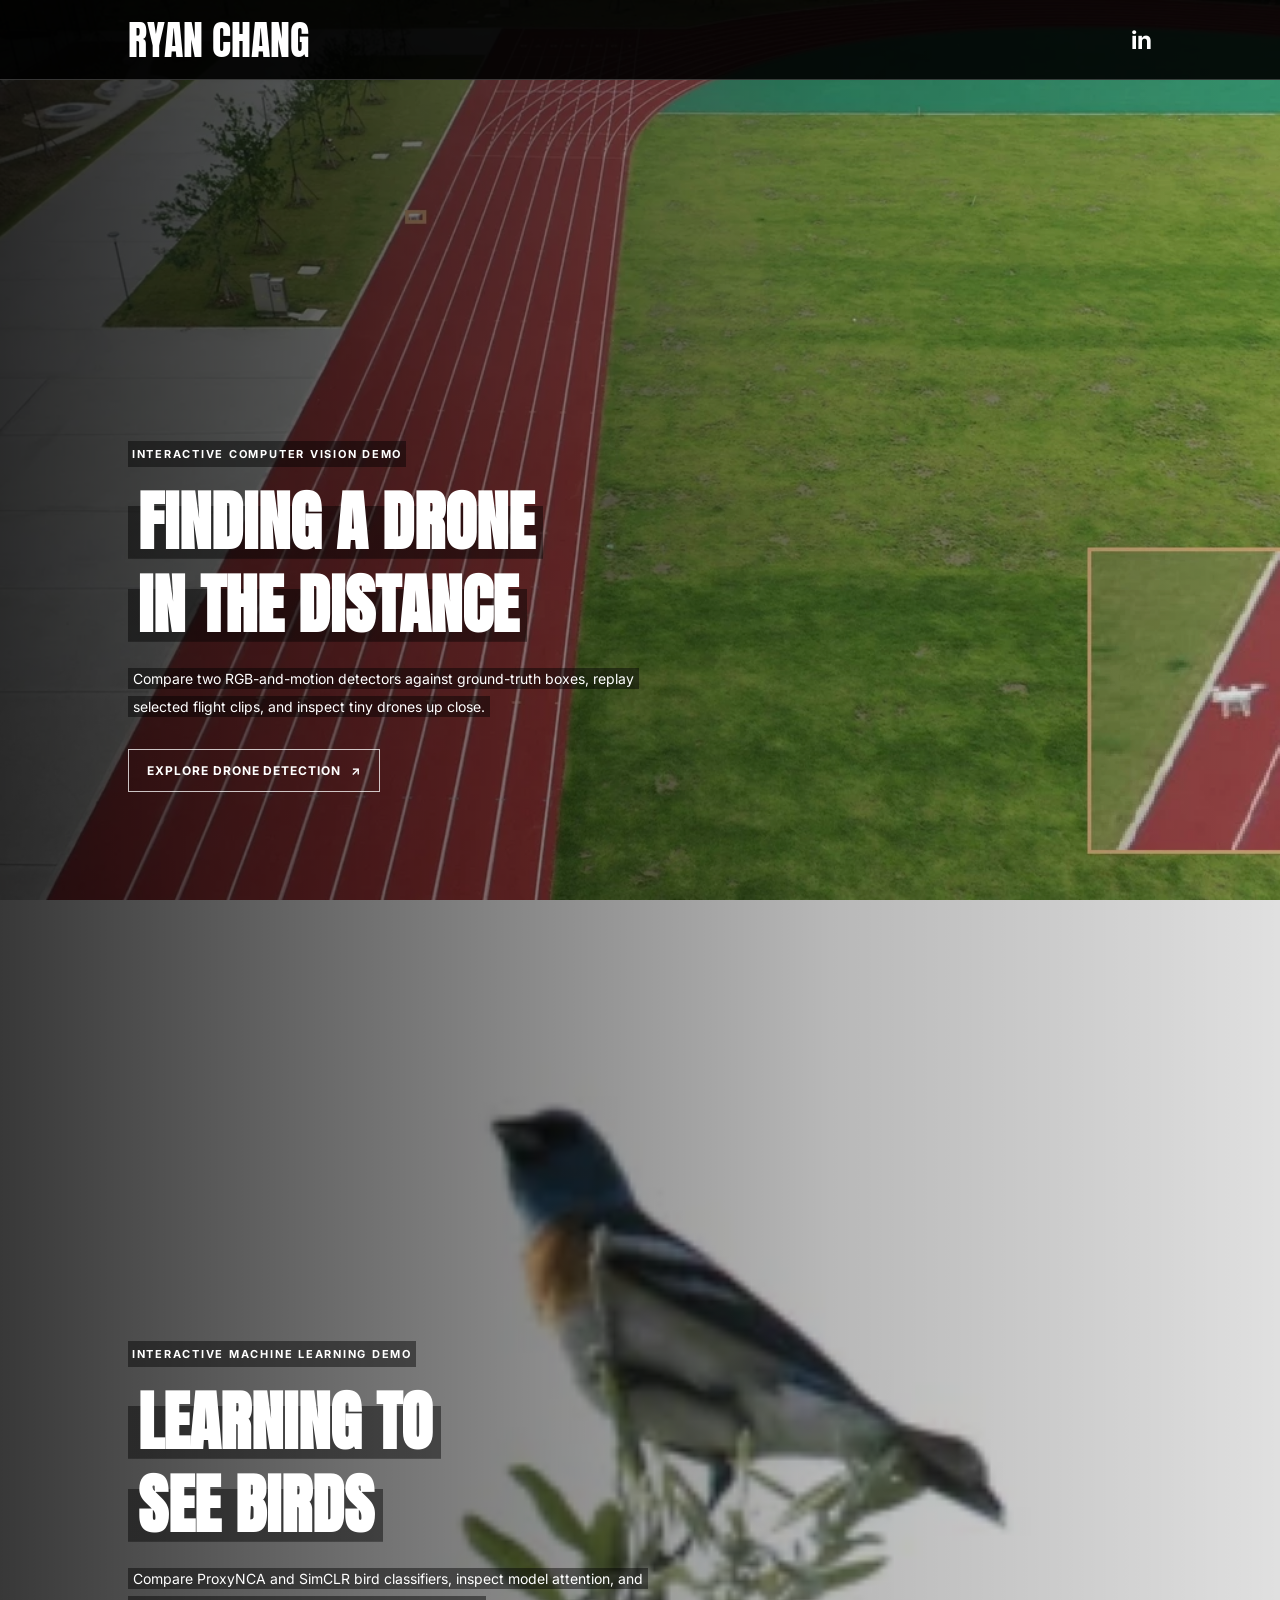
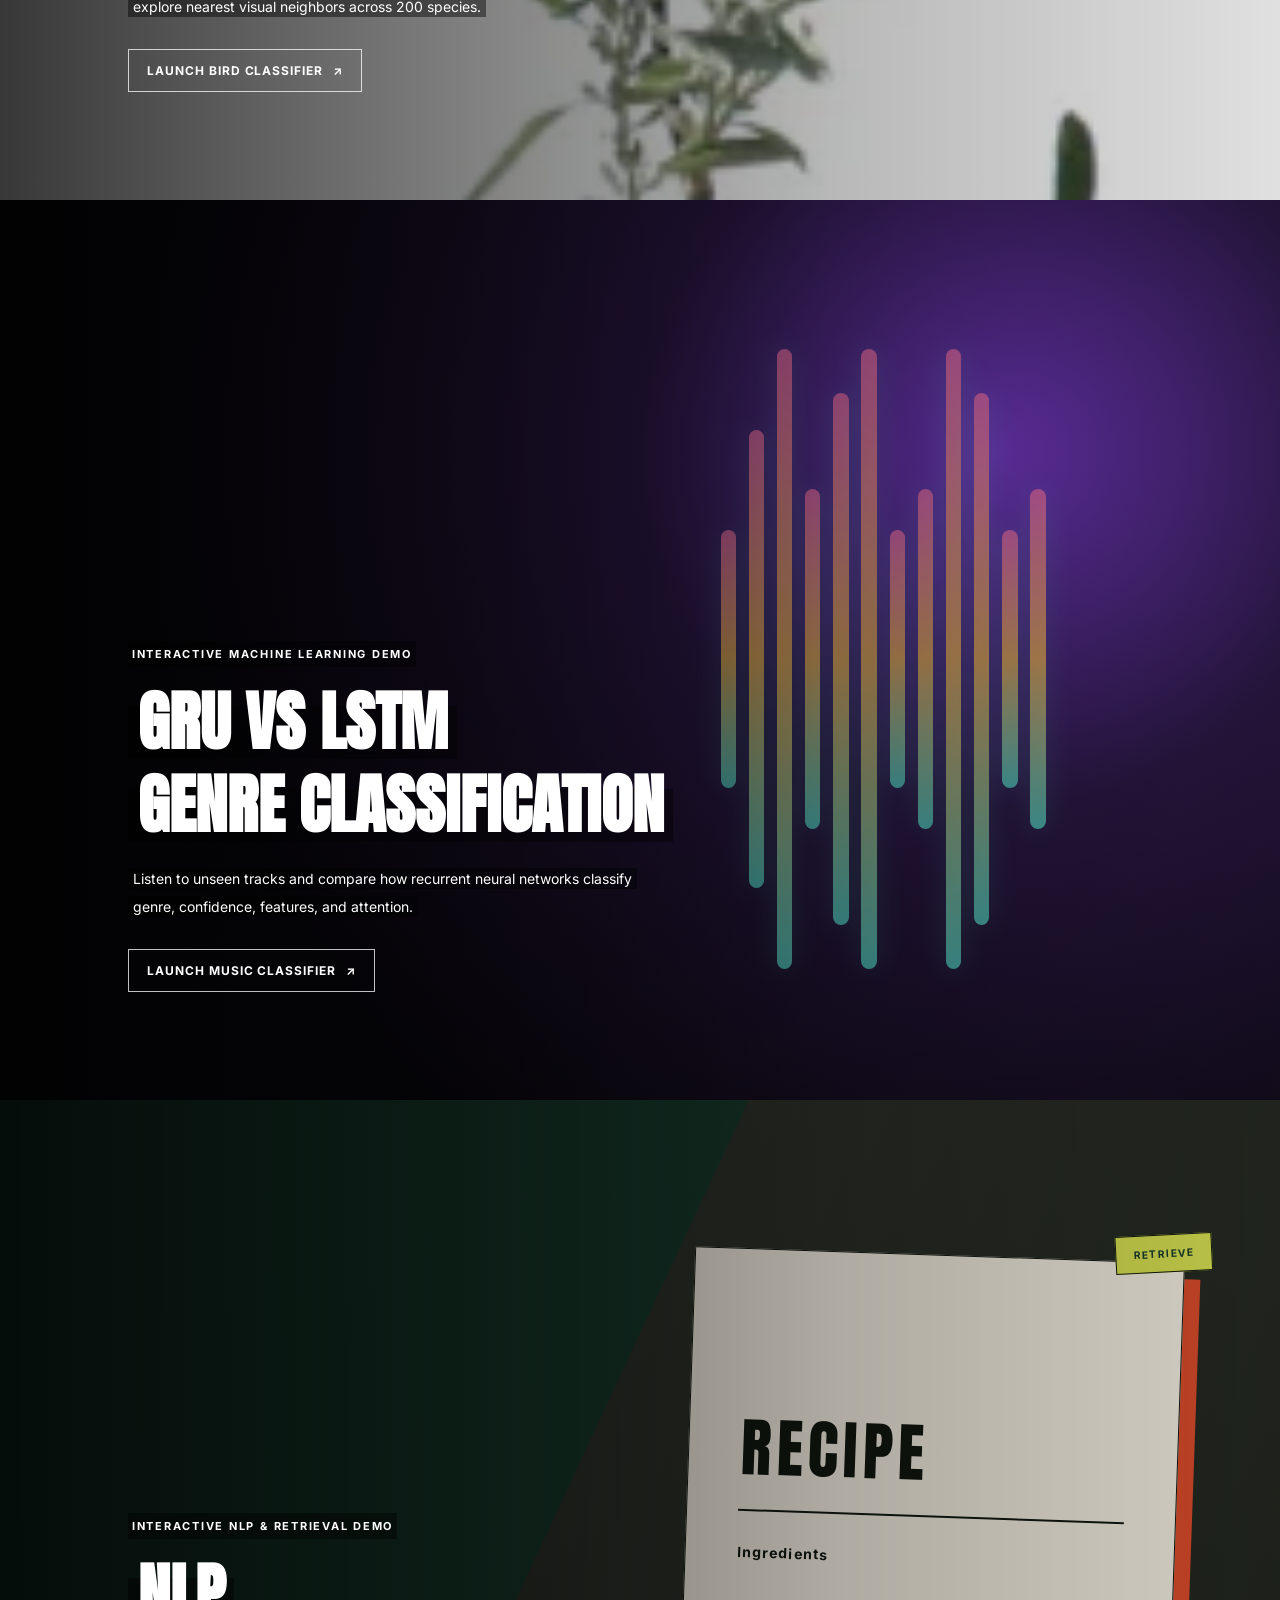
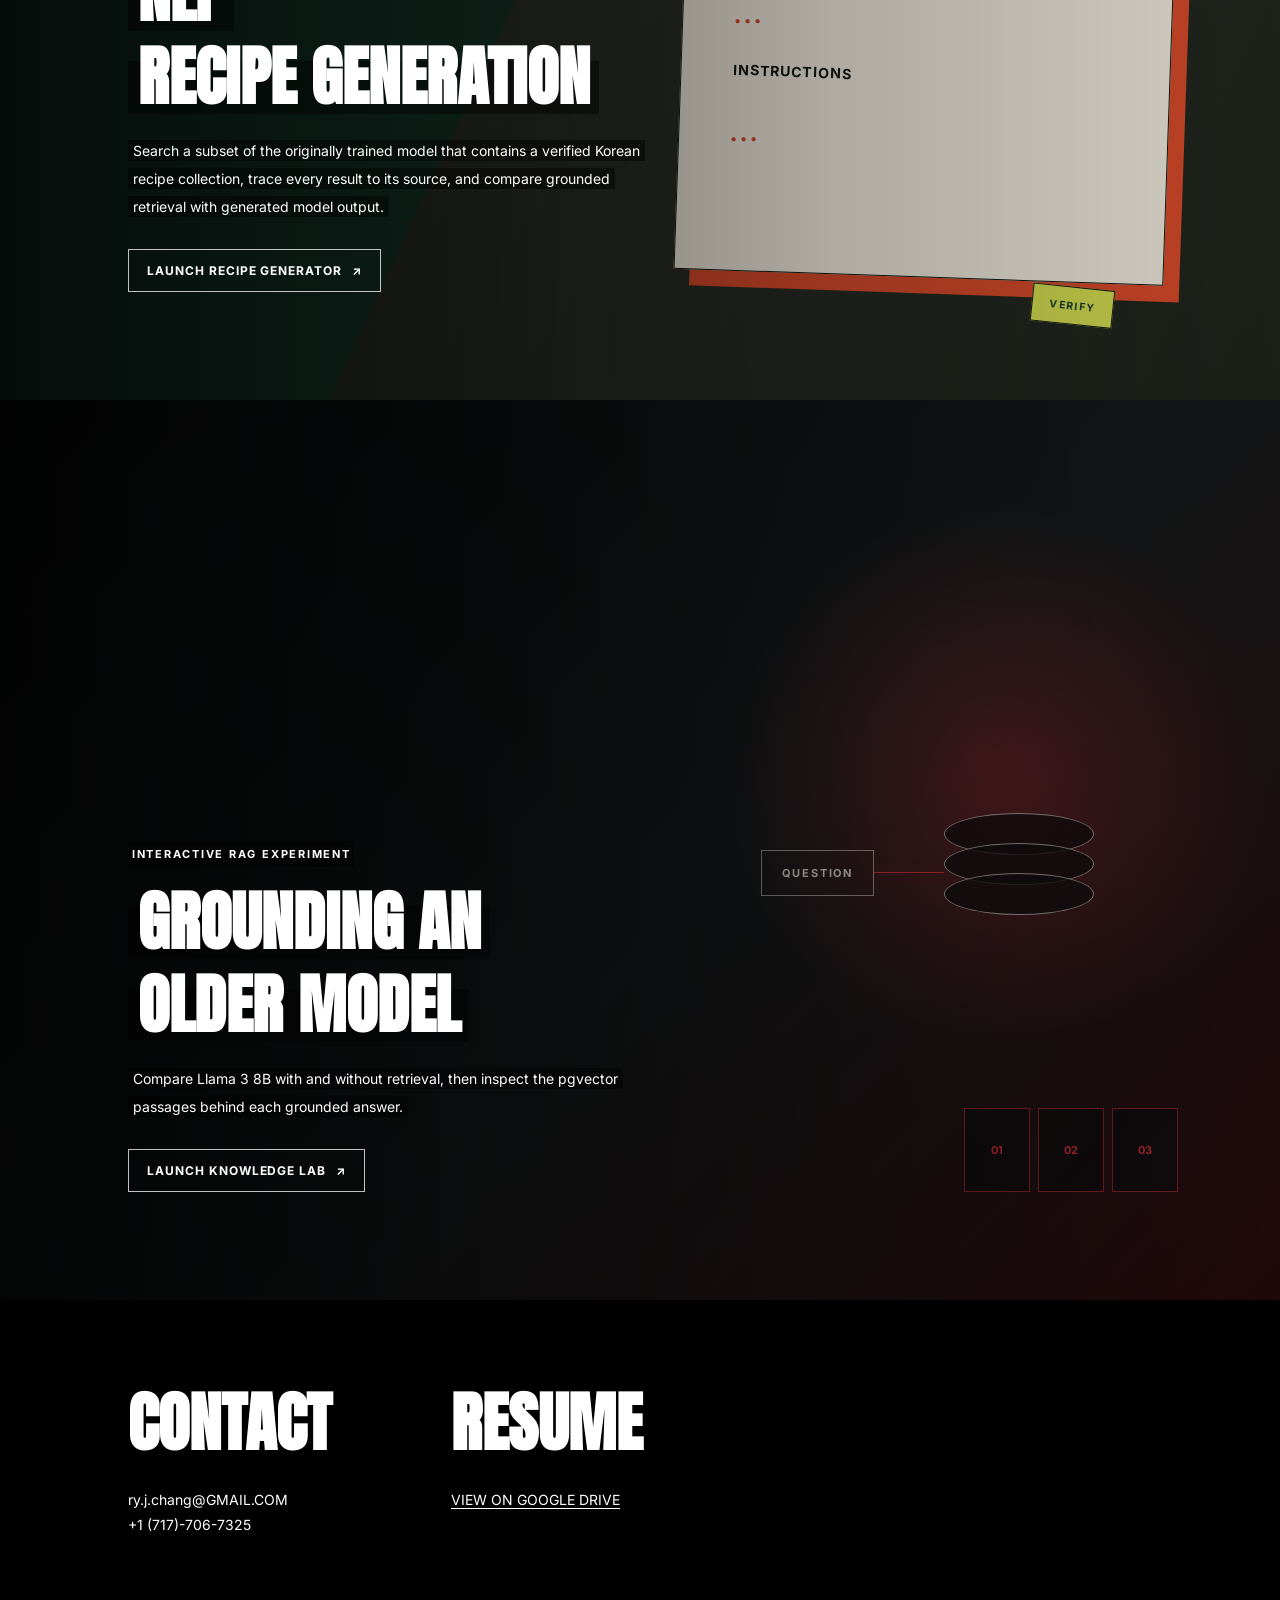
==== commit 697052b2: "drone detection demo" ====
--- a/index.html
+++ b/index.html
@@ -26,11 +26,26 @@
     GitHub Pages is a static host, so this does not restrict access to a demo's direct URL.
   -->
   <main
+    data-show-drone="true"
     data-show-bird="true"
     data-show-music="true"
     data-show-recipe="true"
     data-show-rag="true"
   >
+
+    <!-- INTERACTIVE DEMO: DRONE DETECTION -->
+    <section class="project demo-project drone-project" data-project="drone">
+      <img class="bg-media" src="Drone%20Detection%20demo/assets/cover.webp" alt="A drone in flight, with an enlarged detail view">
+      <div class="overlay demo-overlay"></div>
+      <div class="caption">
+        <p class="project-label">INTERACTIVE COMPUTER VISION DEMO</p>
+        <h1>FINDING A DRONE<br>IN THE DISTANCE</h1>
+        <div class="description-wrap">
+          <p>Compare two RGB-and-motion detectors against ground-truth boxes, replay selected flight clips, and inspect tiny drones up close.</p>
+        </div>
+        <a class="demo-link" href="Drone%20Detection%20demo/index.html">EXPLORE DRONE DETECTION <span aria-hidden="true">&#8599;</span></a>
+      </div>
+    </section>
 
     <!-- INTERACTIVE DEMO: BIRD CLASSIFICATION -->
     <section class="project demo-project" data-project="bird">
--- a/style.css
+++ b/style.css
@@ -65,6 +65,7 @@
 }
 
 /* Owner-controlled project publishing (configured on <main> in index.html). */
+main[data-show-drone="false"] [data-project="drone"],
 main[data-show-bird="false"] [data-project="bird"],
 main[data-show-music="false"] [data-project="music"],
 main[data-show-recipe="false"] [data-project="recipe"],
